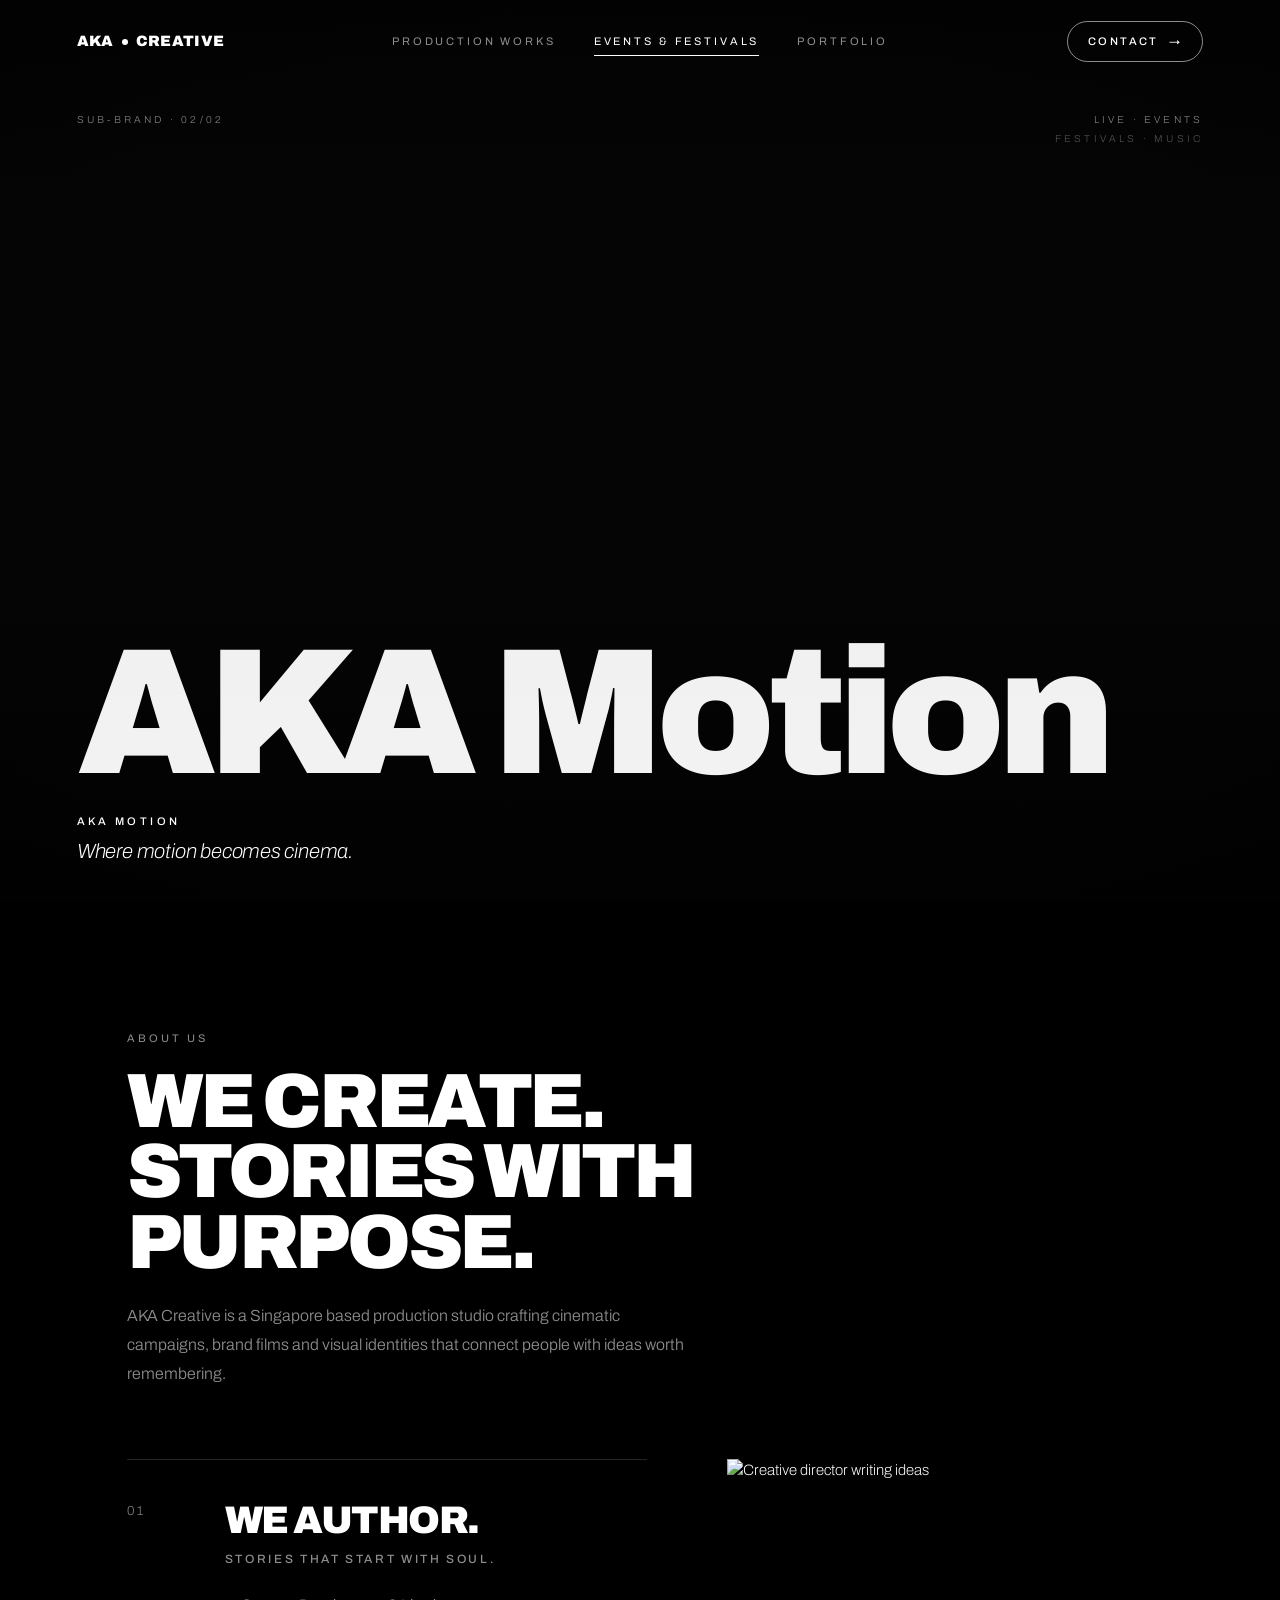
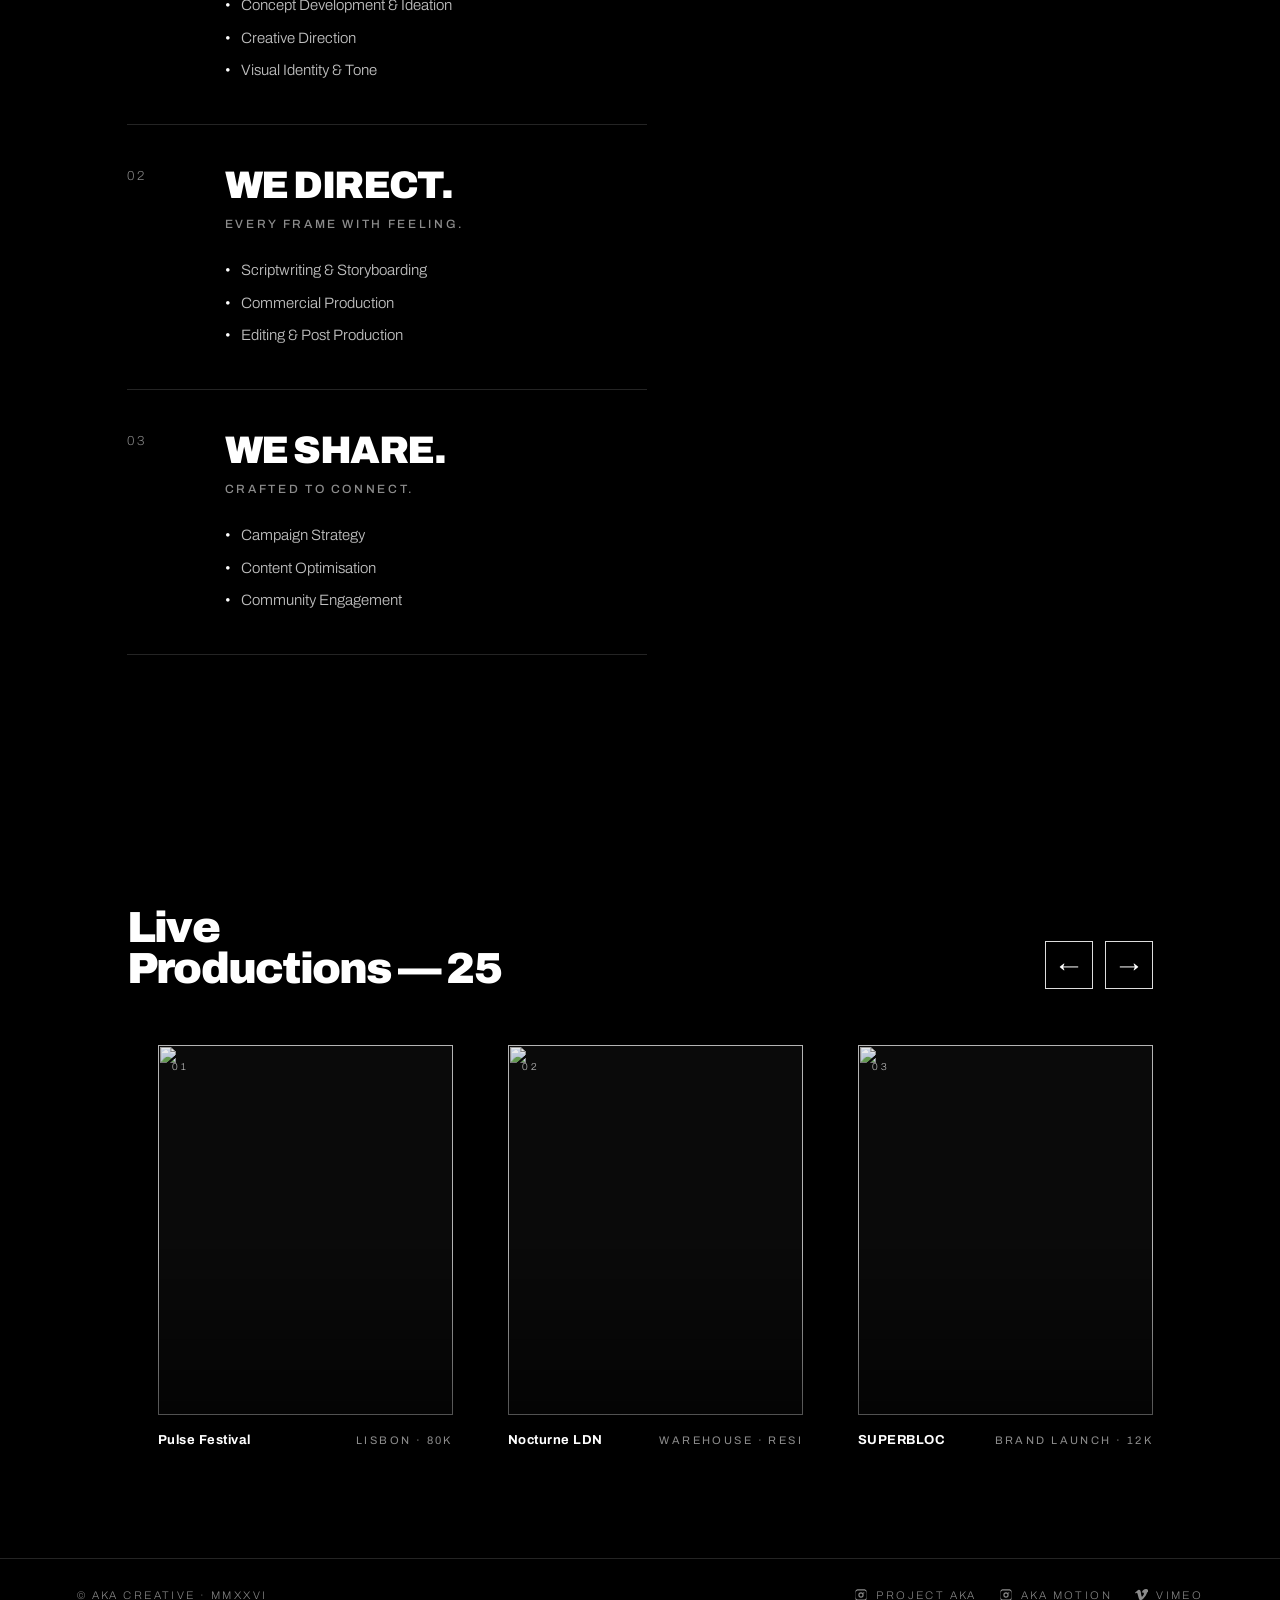
==== aka-motion.html @ 7abdeaeb "Changing layouts of aka motion and project aka" ====
<!doctype html>
<html lang="en">
<head>
<meta charset="utf-8" />
<meta name="viewport" content="width=device-width, initial-scale=1" />
<title>AKA Motion — Events &amp; Festivals</title>
<link rel="preconnect" href="https://fonts.googleapis.com" />
<link rel="preconnect" href="https://fonts.gstatic.com" crossorigin />
<link href="https://fonts.googleapis.com/css2?family=Archivo:ital,wght@0,100;0,200;0,400;0,500;0,700;0,900;1,200;1,900&display=swap" rel="stylesheet" />
<link rel="stylesheet" href="styles.css" />
<script src="https://unpkg.com/embla-carousel/embla-carousel.umd.js"></script>

</head>
<body data-screen-label="03 AKA Motion">

<!-- ============ NAV ============ -->
<header class="nav" id="nav">
  <a class="nav__logo" href="index.html">
    AKA<span class="dot"></span>CREATIVE
  </a>
  <nav class="nav__links">
    <a href="project-aka.html">Production Works</a>
    <a href="aka-motion.html" class="active">Events & Festivals</a>
    <a href="index.html">Portfolio</a>
  </nav>
  <a class="nav__contact" href="contact.html">
    Contact <span class="arr">→</span>
  </a>
</header>

<main>

  <!-- ============ HERO ============ -->
  <section class="hero hero--work" aria-label="AKA Motion">
    <div class="hero__media" style="background-image:url('https://images.unsplash.com/photo-1493225457124-a3eb161ffa5f?auto=format&fit=crop&w=2400&q=80');"></div>
    <div class="hero__vignette"></div>

    <div class="hero__pagename">AKA&nbsp;Motion</div>

    <div class="hero__chrome">
      <div class="hero__top">
        <div class="left"><span>Sub-brand · 02/02</span></div>
        <div class="right">
          <span>Live · Events</span>
          <span style="opacity:.6;margin-top:4px;">Festivals · Music</span>
        </div>
      </div>

      <div class="hero__bottom">
        <div class="hero__caption">
          <span class="label">AKA Motion</span>
          <span class="tagline">Where motion becomes&nbsp;cinema.</span>
        </div>

        <!-- <div class="hero__scroll">
          <span>Index</span>
          <span class="line"></span>
        </div> -->
      </div>
    </div>
  </section>
  <!-- ================ About Section =================-->
 <section class="about" id="about">
    <div class="container">

        <div class="about__header">
            <span class="eyebrow">About Us</span>

            <h2 class="display about__title">
                WE CREATE.<br>
                STORIES WITH PURPOSE.
            </h2>

            <p class="about__intro">
                AKA Creative is a Singapore based production studio crafting
                cinematic campaigns, brand films and visual identities that
                connect people with ideas worth remembering.
            </p>
        </div>

        <div class="about__content">
            <div class="about__services">

                <article class="about__item">
                    <span class="about__number">01</span>

                    <div class="about__text">
                        <h3>WE AUTHOR.</h3>
                        <h4>Stories that start with soul.</h4>

                        <ul>
                            <li>Concept Development & Ideation</li>
                            <li>Creative Direction</li>
                            <li>Visual Identity & Tone</li>
                        </ul>
                    </div>
                </article>

                <article class="about__item">
                    <span class="about__number">02</span>

                    <div class="about__text">
                        <h3>WE DIRECT.</h3>
                        <h4>Every frame with feeling.</h4>

                        <ul>
                            <li>Scriptwriting & Storyboarding</li>
                            <li>Commercial Production</li>
                            <li>Editing & Post Production</li>
                        </ul>
                    </div>
                </article>

                <article class="about__item">
                    <span class="about__number">03</span>

                    <div class="about__text">
                        <h3>WE SHARE.</h3>
                        <h4>Crafted to connect.</h4>

                        <ul>
                            <li>Campaign Strategy</li>
                            <li>Content Optimisation</li>
                            <li>Community Engagement</li>
                        </ul>
                    </div>
                </article>

            </div>

            <div class="about__image">
                <img src="https://encrypted-tbn0.gstatic.com/images?q=tbn:ANd9GcR9e2MVotoMQ85dpNzVSDpomRLKrjHdhQvCOg&s" alt="Creative director writing ideas">
            </div>

        </div>

    </div>
</section>
 <!-- ============ WORK GRID (2 rows × 3) ============ -->
  <section class="work">
  <div class="container">
    <div class="work__head">
      <h2>Live<br />Productions — 25</h2>

      <div class="slider-controls">
        <button class="slider-btn prev" aria-label="Previous">
          ←
        </button>
        <button class="slider-btn next" aria-label="Next">
          →
        </button>
      </div>
    </div>

    <div class="embla">
      <div class="embla__container">

        <!-- Card 01 -->
        <div class="embla__slide">
          <a class="card" href="/index.html">
          <div class="card__media">
            <span class="card__num">01</span>
            <img class="card__img" alt=""
              src="https://images.unsplash.com/photo-1470229722913-7c0e2dbbafd3?auto=format&fit=crop&w=900&q=80" />
          </div>
          <div class="card__meta">
            <span class="card__name">Pulse Festival</span>
            <span class="card__cat">Lisbon · 80k</span>
          </div>
        </a>
        </div>

        <!-- Card 02 -->
        <div class="embla__slide">
          <a class="card" href="/index.html">
          <div class="card__media">
            <span class="card__num">02</span>
            <img class="card__img" alt=""
              src="https://images.unsplash.com/photo-1429962714451-bb934ecdc4ec?auto=format&fit=crop&w=900&q=80" />
          </div>
          <div class="card__meta">
            <span class="card__name">Nocturne LDN</span>
            <span class="card__cat">Warehouse · Resi</span>
          </div>
        </a>
        </div>

        <!-- Card 03 -->
        <div class="embla__slide">
          <a class="card" href="/index.html">
          <div class="card__media">
            <span class="card__num">03</span>
            <img class="card__img" alt=""
              src="https://images.unsplash.com/photo-1506157786151-b8491531f063?auto=format&fit=crop&w=900&q=80" />
          </div>
          <div class="card__meta">
            <span class="card__name">SUPERBLOC</span>
            <span class="card__cat">Brand Launch · 12k</span>
          </div>
        </a>
        </div>

        <!-- Card 04 -->
        <div class="embla__slide">
          <a class="card" href="/index.html">
          <div class="card__media">
            <span class="card__num">04</span>
            <img class="card__img" alt=""
              src="https://images.unsplash.com/photo-1459749411175-04bf5292ceea?auto=format&fit=crop&w=900&q=80" />
          </div>
          <div class="card__meta">
            <span class="card__name">Halcyon Stage</span>
            <span class="card__cat">Tour Design · 14 cities</span>
          </div>
        </a>
        </div>

        <!-- Card 05 -->
        <div class="embla__slide">
          <a class="card" href="/index.html">
          <div class="card__media">
            <span class="card__num">05</span>
            <img class="card__img" alt=""
              src="https://images.unsplash.com/photo-1506157786151-b8491531f063?auto=format&fit=crop&w=900&q=80" />
          </div>
          <div class="card__meta">
            <span class="card__name">Solstice Field</span>
            <span class="card__cat">Festival · Lagos</span>
          </div>
        </a>
        </div>

        <!-- Card 06 -->
        <div class="embla__slide">
          <a class="card" href="/index.html">
          <div class="card__media">
            <span class="card__num">06</span>
            <img class="card__img" alt=""
              src="https://images.unsplash.com/photo-1501386761578-eac5c94b800a?auto=format&fit=crop&w=900&q=80" />
          </div>
          <div class="card__meta">
            <span class="card__name">Echo Chamber</span>
            <span class="card__cat">Installation · Berlin</span>
          </div>
        </a>
        </div>

      </div>
    </div>
  </div>
</section>

</main>

<!-- ============ FOOTER ============ -->
<footer class="footer">
  <span>© AKA Creative · MMXXVI</span>
  <div class="footer__socials">
    <a href="#" aria-label="Project AKA on Instagram">
      <svg viewBox="0 0 24 24" aria-hidden="true"><path d="M12 2.2c3.2 0 3.6 0 4.85.07 1.17.05 1.8.25 2.23.41.56.22.96.48 1.38.9.42.42.68.82.9 1.38.16.43.36 1.06.41 2.23.06 1.25.07 1.62.07 4.84s0 3.59-.07 4.84c-.05 1.17-.25 1.8-.41 2.23-.22.56-.48.96-.9 1.38-.42.42-.82.68-1.38.9-.43.16-1.06.36-2.23.41-1.25.06-1.62.07-4.85.07s-3.6 0-4.85-.07c-1.17-.05-1.8-.25-2.23-.41a3.7 3.7 0 0 1-1.38-.9 3.7 3.7 0 0 1-.9-1.38c-.16-.43-.36-1.06-.41-2.23C2.2 15.6 2.2 15.22 2.2 12s0-3.59.07-4.84c.05-1.17.25-1.8.41-2.23.22-.56.48-.96.9-1.38.42-.42.82-.68 1.38-.9.43-.16 1.06-.36 2.23-.41C8.4 2.2 8.78 2.2 12 2.2Zm0 1.95c-3.16 0-3.53 0-4.77.07-1.07.05-1.65.23-2.04.38-.51.2-.88.44-1.27.83-.39.39-.63.76-.83 1.27-.15.39-.33.97-.38 2.04C2.65 9.97 2.65 10.34 2.65 12s0 2.03.07 3.26c.05 1.07.23 1.65.38 2.04.2.51.44.88.83 1.27.39.39.76.63 1.27.83.39.15.97.33 2.04.38 1.24.07 1.61.07 4.77.07s3.53 0 4.77-.07c1.07-.05 1.65-.23 2.04-.38.51-.2.88-.44 1.27-.83.39-.39.63-.76.83-1.27.15-.39.33-.97.38-2.04.07-1.23.07-1.6.07-3.26s0-2.03-.07-3.26c-.05-1.07-.23-1.65-.38-2.04a3.4 3.4 0 0 0-.83-1.27 3.4 3.4 0 0 0-1.27-.83c-.39-.15-.97-.33-2.04-.38-1.24-.07-1.61-.07-4.77-.07Zm0 3.32a4.53 4.53 0 1 1 0 9.06 4.53 4.53 0 0 1 0-9.06Zm0 1.95a2.58 2.58 0 1 0 0 5.16 2.58 2.58 0 0 0 0-5.16Zm4.75-2.21a1.06 1.06 0 1 1 0 2.12 1.06 1.06 0 0 1 0-2.12Z"/></svg>
      Project&nbsp;AKA
    </a>
    <a href="#" aria-label="AKA Motion on Instagram">
      <svg viewBox="0 0 24 24" aria-hidden="true"><path d="M12 2.2c3.2 0 3.6 0 4.85.07 1.17.05 1.8.25 2.23.41.56.22.96.48 1.38.9.42.42.68.82.9 1.38.16.43.36 1.06.41 2.23.06 1.25.07 1.62.07 4.84s0 3.59-.07 4.84c-.05 1.17-.25 1.8-.41 2.23-.22.56-.48.96-.9 1.38-.42.42-.82.68-1.38.9-.43.16-1.06.36-2.23.41-1.25.06-1.62.07-4.85.07s-3.6 0-4.85-.07c-1.17-.05-1.8-.25-2.23-.41a3.7 3.7 0 0 1-1.38-.9 3.7 3.7 0 0 1-.9-1.38c-.16-.43-.36-1.06-.41-2.23C2.2 15.6 2.2 15.22 2.2 12s0-3.59.07-4.84c.05-1.17.25-1.8.41-2.23.22-.56.48-.96.9-1.38.42-.42.82-.68 1.38-.9.43-.16 1.06-.36 2.23-.41C8.4 2.2 8.78 2.2 12 2.2Zm0 1.95c-3.16 0-3.53 0-4.77.07-1.07.05-1.65.23-2.04.38-.51.2-.88.44-1.27.83-.39.39-.63.76-.83 1.27-.15.39-.33.97-.38 2.04C2.65 9.97 2.65 10.34 2.65 12s0 2.03.07 3.26c.05 1.07.23 1.65.38 2.04.2.51.44.88.83 1.27.39.39.76.63 1.27.83.39.15.97.33 2.04.38 1.24.07 1.61.07 4.77.07s3.53 0 4.77-.07c1.07-.05 1.65-.23 2.04-.38.51-.2.88-.44 1.27-.83.39-.39.63-.76.83-1.27.15-.39.33-.97.38-2.04.07-1.23.07-1.6.07-3.26s0-2.03-.07-3.26c-.05-1.07-.23-1.65-.38-2.04a3.4 3.4 0 0 0-.83-1.27 3.4 3.4 0 0 0-1.27-.83c-.39-.15-.97-.33-2.04-.38-1.24-.07-1.61-.07-4.77-.07Zm0 3.32a4.53 4.53 0 1 1 0 9.06 4.53 4.53 0 0 1 0-9.06Zm0 1.95a2.58 2.58 0 1 0 0 5.16 2.58 2.58 0 0 0 0-5.16Zm4.75-2.21a1.06 1.06 0 1 1 0 2.12 1.06 1.06 0 0 1 0-2.12Z"/></svg>
      AKA&nbsp;Motion
    </a>
    <a href="#" aria-label="Vimeo">
      <svg viewBox="0 0 24 24" aria-hidden="true"><path d="M22.4 7.1c-.1 2-1.5 4.8-4.2 8.3-2.8 3.7-5.2 5.5-7.1 5.5-1.2 0-2.2-1.1-3-3.3l-1.6-6c-.6-2.2-1.2-3.3-1.9-3.3-.2 0-.7.3-1.7 1L1.9 7.9c1.1-.9 2.1-1.9 3.2-2.8 1.4-1.2 2.5-1.8 3.2-1.9 1.7-.2 2.8 1 3.3 3.6.5 2.7.8 4.5.9 5.1.4 2 .9 3 1.4 3 .4 0 1-.6 1.7-1.9.8-1.3 1.2-2.3 1.3-2.9.2-1.5-.4-2.3-1.7-2.3-.6 0-1.3.1-1.9.4 1.3-4.3 3.8-6.4 7.5-6.3 2.7.1 4 1.9 3.8 5.2Z"/></svg>
      Vimeo
    </a>
  </div>
</footer>

<script>
  (function () {
    const nav = document.getElementById('nav');
    const onScroll = () => {
      if (window.scrollY > 20) nav.classList.add('scrolled');
      else nav.classList.remove('scrolled');
    };
    onScroll();
    window.addEventListener('scroll', onScroll, { passive: true });
  })();
</script>

<script>
document.addEventListener("DOMContentLoaded", () => {
  const emblaNode = document.querySelector(".embla");

  const embla = EmblaCarousel(emblaNode, {
    loop: true,
    align: "start",
    slidesToScroll: 1
  });

  document
    .querySelector(".next")
    .addEventListener("click", () => embla.scrollNext());

  document
    .querySelector(".prev")
    .addEventListener("click", () => embla.scrollPrev());
});
</script>
</body>
</html>
---- styles.css ----
/* ----------------------------------------------------------
   AKA Creative — shared styles
   Pure black canvas, white type. Editorial heavy display +
   thin body. No other colours.
---------------------------------------------------------- */

:root {
  --bg: #000;
  --fg: #fff;
  --muted: rgba(255, 255, 255, 0.55);
  --faint: rgba(255, 255, 255, 0.32);
  --line: rgba(255, 255, 255, 0.14);
  --nav-h: 84px;
  --container: 1180px;
  --gutter: clamp(28px, 6vw, 96px);

  /* Type */
  --ff-display: "Archivo", "Helvetica Neue", Arial, sans-serif;
  --ff-body: "Archivo", "Helvetica Neue", Arial, sans-serif;
}

* { box-sizing: border-box; margin: 0; padding: 0; }
html, body { background: var(--bg); color: var(--fg); }
html { scroll-behavior: smooth; }
body {
  font-family: var(--ff-body);
  font-weight: 200;
  font-size: 15px;
  line-height: 1.5;
  -webkit-font-smoothing: antialiased;
  -moz-osx-font-smoothing: grayscale;
  text-rendering: optimizeLegibility;
  overflow-x: hidden;
}
img, video { display: block; max-width: 100%; }
a { color: inherit; text-decoration: none; }
button { font: inherit; color: inherit; background: none; border: 0; cursor: pointer; }

::selection { background: #fff; color: #000; }

/* ---------- Reusable type ---------- */
.display {
  font-family: var(--ff-display);
  font-weight: 900;
  letter-spacing: -0.045em;
  line-height: 0.92;
}
.eyebrow {
  font-size: 11px;
  letter-spacing: 0.28em;
  text-transform: uppercase;
  font-weight: 400;
  color: var(--muted);
}
.tag {
  font-size: 10px;
  letter-spacing: 0.32em;
  text-transform: uppercase;
  font-weight: 500;
}

/* ---------- Nav ---------- */
.nav {
  position: fixed;
  top: 0; left: 0; right: 0;
  z-index: 100;
  height: var(--nav-h);
  display: grid;
  grid-template-columns: 1fr auto 1fr;
  align-items: center;
  padding: 0 var(--gutter);
  transition: background .35s ease, backdrop-filter .35s ease, border-color .35s ease;
  border-bottom: 1px solid transparent;
}
.nav.scrolled {
  background: rgba(0, 0, 0, 0.72);
  backdrop-filter: blur(18px) saturate(140%);
  -webkit-backdrop-filter: blur(18px) saturate(140%);
  border-bottom-color: var(--line);
}

.nav__logo {
  font-family: var(--ff-display);
  font-weight: 900;
  letter-spacing: 0.02em;
  text-transform: uppercase;
  font-size: 15px;
  display: inline-flex;
  align-items: baseline;
  gap: 8px;
}
.nav__logo .dot {
  width: 6px; height: 6px; background: #fff; border-radius: 50%;
  display: inline-block; transform: translateY(-1px);
}

.nav__links {
  justify-self: center;
  display: flex;
  gap: 38px;
  font-size: 11px;
  letter-spacing: 0.26em;
  text-transform: uppercase;
  font-weight: 400;
}
.nav__links a {
  position: relative;
  color: var(--muted);
  transition: color .25s ease;
  padding: 6px 0;
}
.nav__links a:hover { color: #fff; }
.nav__links a.active { color: #fff; }
.nav__links a.active::after {
  content: "";
  position: absolute;
  left: 0; right: 0; bottom: 0;
  height: 1px; background: #fff;
}

.nav__contact {
  justify-self: end;
  display: inline-flex;
  align-items: center;
  gap: 10px;
  padding: 11px 20px;
  border-radius: 999px;
  border: 1px solid rgba(255, 255, 255, 0.55);
  font-size: 11px;
  letter-spacing: 0.22em;
  text-transform: uppercase;
  font-weight: 500;
  transition: background .3s ease, color .3s ease, border-color .3s ease;
}
.nav__contact:hover {
  background: #fff; color: #000; border-color: #fff;
}
.nav.scrolled .nav__contact {
  background: #fff;
  color: #000;
  border-color: #fff;
}
.nav__contact .arr {
  display: inline-block;
  transition: transform .3s ease;
}
.nav__contact:hover .arr { transform: translateX(2px); }

/* ---------- Layout ---------- */
.container {
  max-width: var(--container);
  margin: 0 auto;
  padding: 0 var(--gutter);
}

main { display: block; }

/* ---------- Hero (home) ---------- */
.hero {
  position: relative;
  height: 100vh;
  min-height: 640px;
  overflow: hidden;
  background: #050505;
}
.hero__media,
.hero__video {
  position: absolute;
  inset: 0;
  width: 100%;
  height: 100%;
  object-fit: cover;
}
.hero__media {
  background-size: cover;
  background-position: center;
  filter: grayscale(45%) contrast(1.05) brightness(0.78);
  animation: kenburns 22s ease-in-out infinite alternate;
}
@keyframes kenburns {
  from { transform: scale(1.02) translate(0, 0); }
  to   { transform: scale(1.14) translate(-1.5%, 1%); }
}
.hero__vignette {
  position: absolute; inset: 0;
  background:
    radial-gradient(120% 80% at 50% 50%, transparent 40%, rgba(0,0,0,0.55) 100%),
    linear-gradient(180deg, rgba(0,0,0,0.45) 0%, transparent 25%, transparent 60%, rgba(0,0,0,0.7) 100%);
  pointer-events: none;
}
.hero__chrome {
  position: absolute; inset: 0;
  display: grid;
  grid-template-rows: 1fr auto;
  padding: calc(var(--nav-h) + 28px) var(--gutter) 36px;
}
.hero__top {
  display: flex;
  justify-content: space-between;
  align-items: flex-start;
  font-size: 10px;
  letter-spacing: 0.32em;
  text-transform: uppercase;
  color: var(--muted);
}
.hero__top .right { text-align: right; }
.hero__top .right span { display: block; }

.hero__bottom {
  display: grid;
  grid-template-columns: 1fr auto 1fr;
  align-items: end;
  gap: 24px;
}
.hero__caption {
  font-size: 11px;
  letter-spacing: 0.3em;
  text-transform: uppercase;
  color: var(--muted);
}
.hero__caption .label { display: block; color: #fff; margin-bottom: 6px; font-weight: 500; letter-spacing: 0.32em; }

.hero__scroll {
  justify-self: center;
  display: inline-flex; flex-direction: column; align-items: center; gap: 14px;
  font-size: 10px; letter-spacing: 0.36em; text-transform: uppercase; color: var(--muted);
}
.hero__scroll .line {
  width: 1px; height: 56px;
  background: linear-gradient(180deg, rgba(255,255,255,0.6), rgba(255,255,255,0));
  animation: scrolltick 2.6s ease-in-out infinite;
  transform-origin: top;
}
@keyframes scrolltick {
  0%, 100% { transform: scaleY(1); opacity: 0.4; }
  50% { transform: scaleY(1.3); opacity: 1; }
}

.hero__reel {
  justify-self: end;
  text-align: right;
  font-size: 10px; letter-spacing: 0.32em; text-transform: uppercase;
}
.hero__reel .time { display: block; color: var(--muted); margin-top: 4px; }

/* Hero variant: work pages */
.hero--work .hero__chrome { grid-template-rows: 1fr auto; }
.hero--work .hero__bottom {
  grid-template-columns: 1fr auto;
}
.hero--work .hero__caption .tagline {
  display: block;
  font-family: var(--ff-display);
  font-weight: 200;
  font-style: italic;
  letter-spacing: -0.01em;
  text-transform: none;
  color: #fff;
  font-size: clamp(18px, 1.6vw, 22px);
  margin-top: 10px;
  line-height: 1.2;
  max-width: 28ch;
}

/* Gigantic page-name strip on work hero */
.hero__pagename {
  position: absolute;
  left: var(--gutter);
  right: var(--gutter);
  bottom: 110px;
  font-family: var(--ff-display);
  font-weight: 900;
  font-size: clamp(72px, 14vw, 220px);
  line-height: 0.85;
  letter-spacing: -0.05em;
  pointer-events: none;
  mix-blend-mode: difference;
  color: #fff;
  opacity: 0.96;
}

/* ---------- Work grid (3-col centred) ---------- */
.work {
  padding: clamp(80px, 14vh, 160px) 0 clamp(80px, 12vh, 140px);
}
.work__head {
  display: flex;
  justify-content: space-between;
  align-items: flex-end;
  margin-bottom: 56px;
  gap: 24px;
}
.work__head h2 {
  font-family: var(--ff-display);
  font-weight: 900;
  letter-spacing: -0.04em;
  font-size: clamp(28px, 3.4vw, 44px);
  line-height: 0.95;
}
.work__head .meta { color: var(--muted); font-size: 11px; letter-spacing: 0.3em; text-transform: uppercase; }

.grid-3 {
  display: grid;
  grid-template-columns: repeat(3, 1fr);
  gap: 18px;
}
.grid-3.rows-2 { row-gap: 56px; }

.card {
  position: relative;
  display: block;
  overflow: hidden;
  cursor: pointer;
}
.card__media {
  position: relative;
  width: 100%;
  aspect-ratio: 4 / 5;
  overflow: hidden;
  background: #0a0a0a;
}
.card__img {
  position: absolute; inset: 0;
  width: 100%; height: 100%;
  object-fit: cover;
  filter: grayscale(35%) contrast(1.05) brightness(0.92);
  transition: transform .9s cubic-bezier(.2,.7,.2,1), filter .6s ease;
}
.card:hover .card__img {
  transform: scale(1.045);
  filter: grayscale(0%) contrast(1.08) brightness(1);
}
.card__media::after {
  content: "";
  position: absolute; inset: 0;
  background: linear-gradient(180deg, transparent 55%, rgba(0,0,0,0.55) 100%);
  pointer-events: none;
}
.card__meta {
  display: flex;
  justify-content: space-between;
  align-items: baseline;
  padding-top: 16px;
  font-size: 11px;
  letter-spacing: 0.22em;
  text-transform: uppercase;
}
.card__name {
  font-family: var(--ff-display);
  font-weight: 700;
  font-size: 13px;
  letter-spacing: 0.04em;
  text-transform: none;
}
.card__cat { color: var(--muted); font-weight: 400; }
.card__num {
  position: absolute;
  top: 14px; left: 14px;
  font-size: 10px; letter-spacing: 0.3em;
  color: #fff;
  mix-blend-mode: difference;
  opacity: 0.85;
}

/* ---------- Footer ---------- */
.footer {
  border-top: 1px solid var(--line);
  padding: 28px var(--gutter);
  display: flex;
  justify-content: space-between;
  align-items: center;
  font-size: 11px;
  letter-spacing: 0.22em;
  text-transform: uppercase;
  color: var(--muted);
}
.footer__socials {
  display: flex;
  gap: 22px;
  align-items: center;
}
.footer__socials a {
  display: inline-flex;
  align-items: center;
  gap: 8px;
  color: var(--muted);
  transition: color .25s ease;
}
.footer__socials a:hover { color: #fff; }
.footer__socials svg { width: 14px; height: 14px; fill: currentColor; }

/* ---------- Contact page ---------- */
.contact {
  min-height: 100vh;
  display: grid;
  grid-template-rows: 1fr auto;
  padding-top: var(--nav-h);
}
.contact__inner {
  display: grid;
  align-content: center;
  padding: clamp(60px, 10vh, 120px) var(--gutter) clamp(40px, 8vh, 100px);
  max-width: 1400px;
  margin: 0 auto;
  width: 100%;
}
.contact__eyebrow {
  font-size: 11px;
  letter-spacing: 0.32em;
  text-transform: uppercase;
  color: var(--muted);
  margin-bottom: 40px;
}
.contact__heading {
  font-family: var(--ff-display);
  font-weight: 900;
  letter-spacing: -0.05em;
  line-height: 0.86;
  font-size: clamp(64px, 11vw, 200px);
  margin-bottom: clamp(56px, 9vh, 100px);
}
.contact__heading em {
  font-style: italic;
  font-weight: 200;
}
.contact__grid {
  display: grid;
  grid-template-columns: 1.1fr 1fr;
  gap: clamp(48px, 8vw, 120px);
  align-items: end;
}
.contact__list { display: grid; gap: 28px; }
.contact__row {
  display: grid;
  grid-template-columns: 140px 1fr;
  gap: 20px;
  padding-bottom: 22px;
  border-bottom: 1px solid var(--line);
  align-items: baseline;
}
.contact__row .k {
  font-size: 11px;
  letter-spacing: 0.32em;
  text-transform: uppercase;
  color: var(--muted);
}
.contact__row .v {
  font-family: var(--ff-display);
  font-weight: 700;
  font-size: clamp(20px, 2vw, 28px);
  letter-spacing: -0.01em;
  display: inline-flex;
  align-items: center;
  gap: 14px;
  transition: color .25s ease;
}
.contact__row .v .sub {
  font-family: var(--ff-body);
  font-weight: 300;
  font-size: 11px;
  letter-spacing: 0.26em;
  text-transform: uppercase;
  color: var(--muted);
}
a.contact__row { transition: opacity .25s ease; }
a.contact__row:hover { opacity: 1; }
a.contact__row:hover .v { color: #fff; }

.cta {
  display: inline-flex;
  align-items: center;
  justify-content: space-between;
  gap: 28px;
  padding: 28px 36px;
  border-radius: 999px;
  background: #fff;
  color: #000;
  font-family: var(--ff-display);
  font-weight: 900;
  font-size: clamp(20px, 2.2vw, 30px);
  letter-spacing: -0.02em;
  transition: transform .35s cubic-bezier(.2,.7,.2,1), background .3s ease, color .3s ease;
  min-width: 320px;
}
.cta:hover {
  transform: translateY(-2px);
}
.cta .arr {
  display: inline-flex; align-items: center; justify-content: center;
  width: 52px; height: 52px;
  border-radius: 50%;
  background: #000; color: #fff;
  transition: transform .35s cubic-bezier(.2,.7,.2,1);
}
.cta:hover .arr { transform: rotate(-45deg); }

.contact__foot {
  display: flex;
  justify-content: space-between;
  align-items: center;
  padding: 28px var(--gutter);
  border-top: 1px solid var(--line);
  font-size: 11px;
  letter-spacing: 0.28em;
  text-transform: uppercase;
  color: var(--muted);
}

.slider {
  overflow: hidden;
  width: 100%;
}

.slider-track {
  display: flex;
  gap: 24px;
  transition: transform 0.45s ease;
}

.slider-track .card {
  flex: 0 0 calc((100% - 48px) / 3);
}

.slider-controls {
  display: flex;
  gap: 12px;
  align-items: center;
}

.slider-btn {
  width: 48px;
  height: 48px;
  border: 1px solid #ddd;
  background: black;
  cursor: pointer;
  font-size: 20px;
  transition: 0.2s;
}

.slider-btn:hover {
  background: #111;
  color: #fff;
}

.embla {
  overflow: hidden;
  width: 100%;

}

.embla__container {
  display: flex;
  gap: 24px;
}

.embla__slide {
  flex: 0 0 calc((100% - 48px) / 3);
  min-width: 0;
  padding-left: 3%;
  
}
/* ---------------- ABOUT ---------------- */

.about{
    padding: clamp(100px,14vh,170px) 0;
}

.about__header{
    max-width:700px;
    margin-bottom:70px;
}

.about__title{
    font-size:clamp(48px,6vw,92px);
    margin:18px 0 24px;
}

.about__intro{
    max-width:560px;
    color:var(--muted);
    font-size:16px;
    line-height:1.8;
    font-weight:300;
}

.about__content{
    display:grid;
    grid-template-columns:1.1fr .9fr;
    gap:80px;
    align-items:start;
}

.about__services{
    display:flex;
    flex-direction:column;
}

.about__item{
    display:grid;
    grid-template-columns:70px 1fr;
    gap:28px;
    padding:42px 0;
    border-top:1px solid var(--line);
}

.about__item:last-child{
    border-bottom:1px solid var(--line);
}

.about__number{
    font-size:13px;
    letter-spacing:.22em;
    color:var(--muted);
    text-transform:uppercase;
}

.about__text h3{
    font-family:var(--ff-display);
    font-weight:900;
    letter-spacing:-.04em;
    font-size:clamp(34px,3vw,52px);
    line-height:.95;
    margin-bottom:12px;
}

.about__text h4{
    font-size:12px;
    text-transform:uppercase;
    letter-spacing:.22em;
    color:var(--muted);
    margin-bottom:26px;
    font-weight:500;
}

.about__text ul{
    list-style:none;
    display:grid;
    gap:10px;
}

.about__text li{
    color:rgba(255,255,255,.75);
    font-size:15px;
    font-weight:300;
    position:relative;
    padding-left:16px;
}

.about__text li::before{
    content:"•";
    position:absolute;
    left:0;
    color:#fff;
}

.about__image{
    position:sticky;
    top:120px;
    overflow:hidden;
}

.about__image img{
    width:100%;
    aspect-ratio:4/5;
    object-fit:cover;
    filter:grayscale(.25) contrast(1.05);
    transition:transform .8s ease;
}

.about__image:hover img{
    transform:scale(1.04);
}

@media(max-width:900px){

    .about__content{
        grid-template-columns:1fr;
        gap:60px;
    }

    .about__image{
        position:relative;
        top:auto;
        order:-1;
    }

    .about__item{
        grid-template-columns:50px 1fr;
        gap:18px;
    }

    .about__text h3{
        font-size:38px;
    }

}

/* Responsive */

@media (max-width: 900px) {
  .embla__slide {
    flex: 0 0 calc((100% - 24px) / 2);
  }
}

@media (max-width: 640px) {
  .embla__slide {
    flex: 0 0 100%;
  }
}
/* ---------- Responsive ---------- */
@media (max-width: 900px) {
  :root { --nav-h: 64px; }
  .nav { grid-template-columns: 1fr auto; }
  .nav__links { display: none; }
  .grid-3 { grid-template-columns: 1fr; }
  .hero__bottom { grid-template-columns: 1fr; gap: 32px; }
  .hero__scroll { justify-self: start; }
  .hero__reel { justify-self: start; text-align: left; }
  .contact__grid { grid-template-columns: 1fr; }
  .cta { width: 100%; min-width: 0; }
  .contact__row { grid-template-columns: 100px 1fr; }
  .work__head { flex-direction: column; align-items: flex-start; gap: 12px; }
  .hero__pagename { font-size: clamp(56px, 18vw, 96px); bottom: 160px; }
}
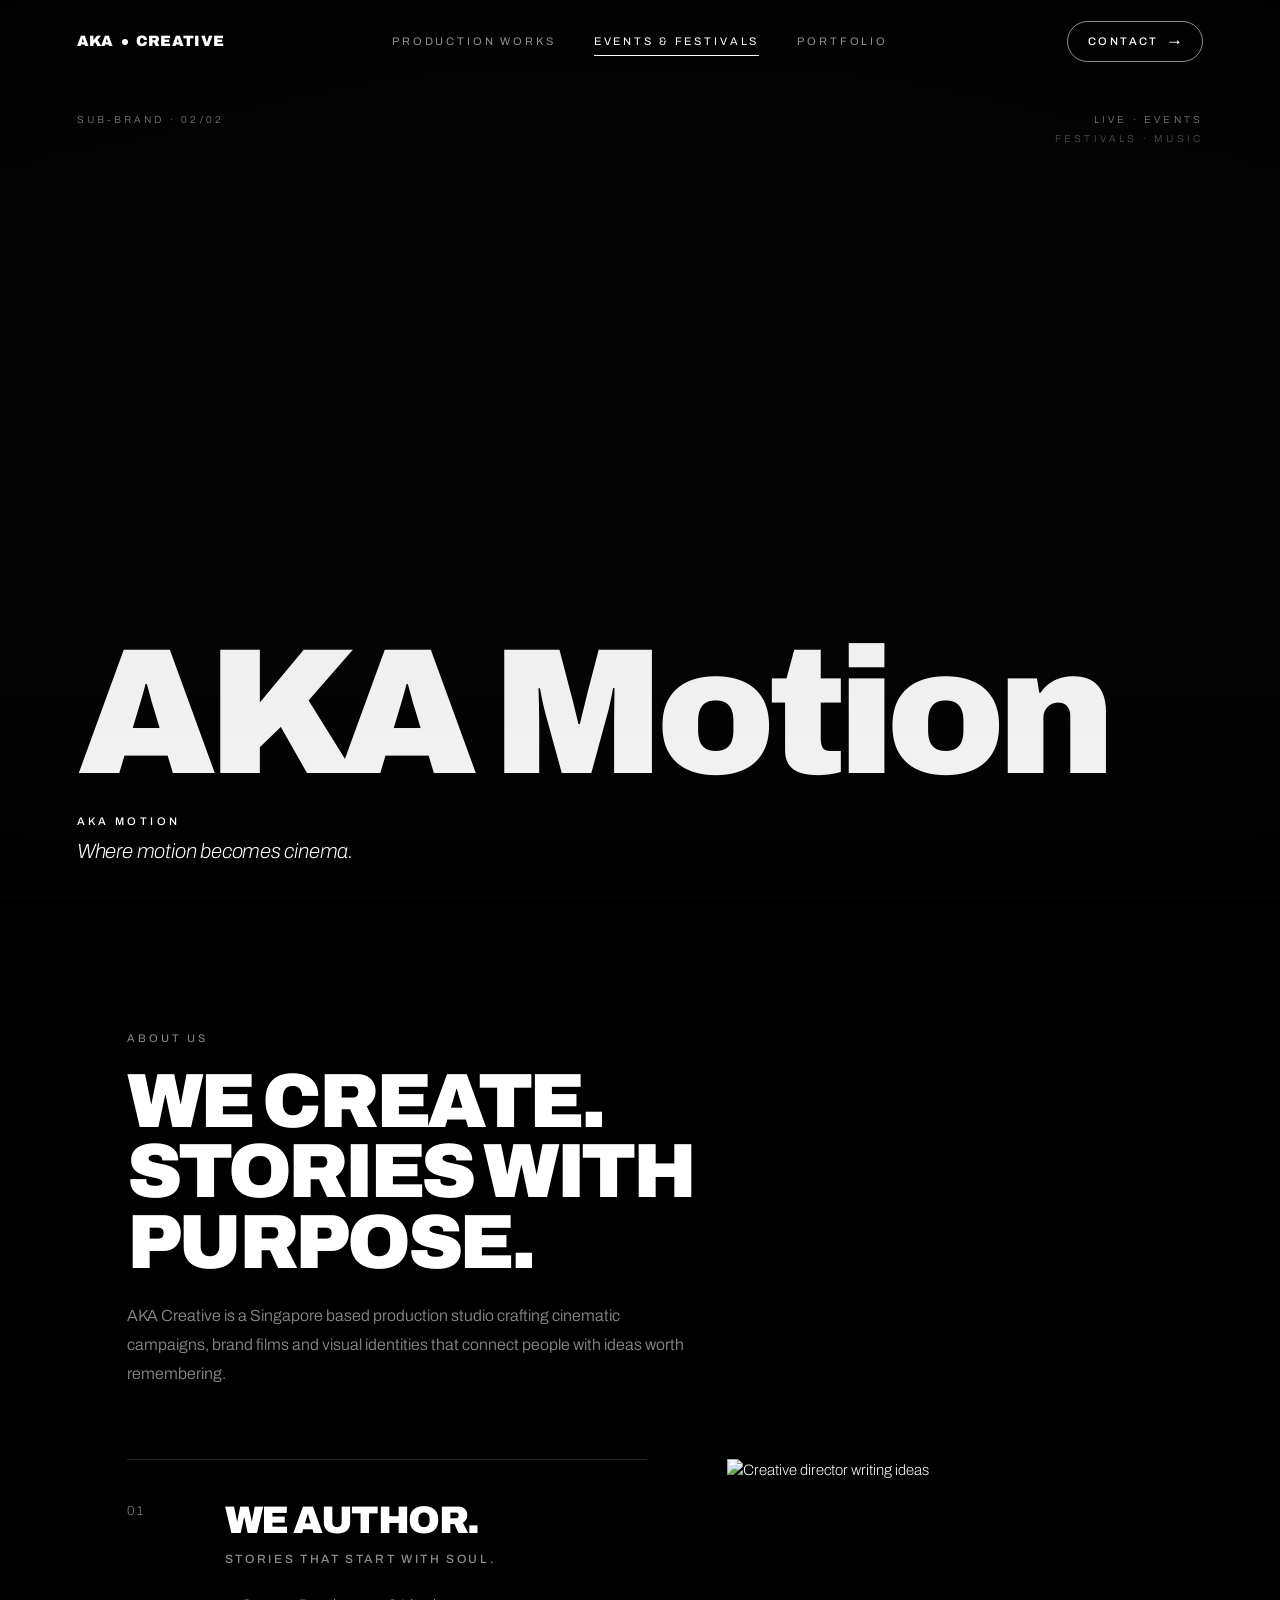
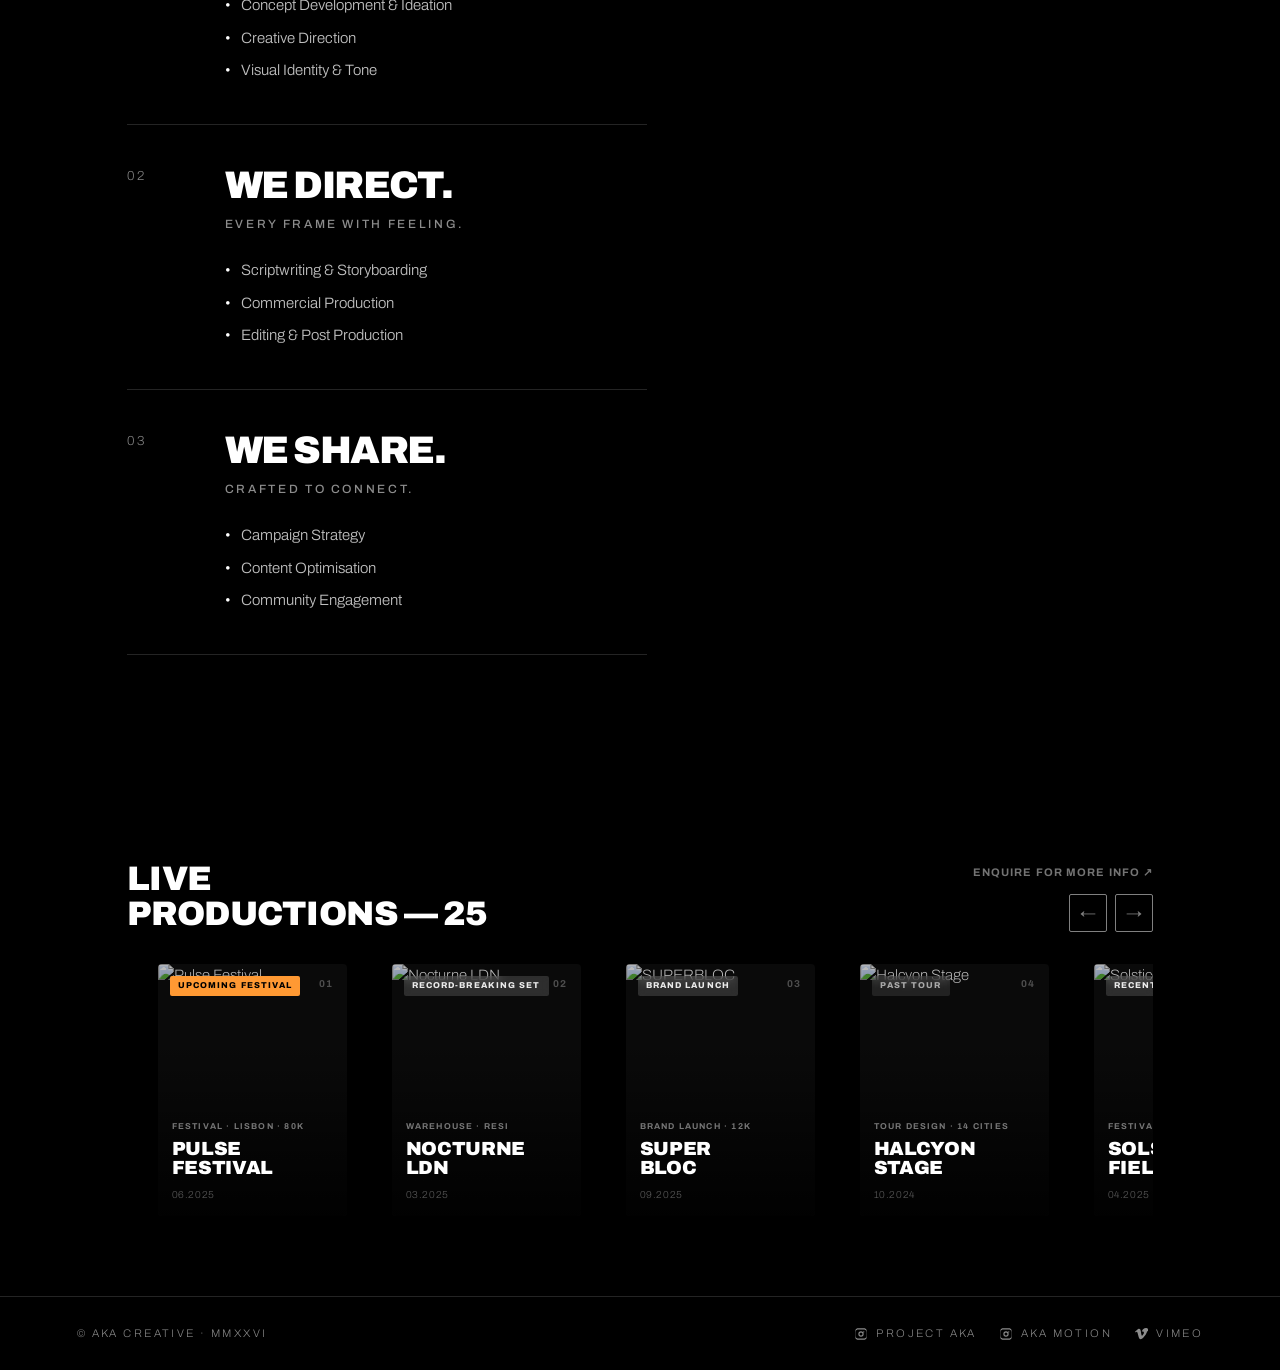
==== commit e9e8ebed: "Animation effect and portfolio page" ====
--- a/aka-motion.html
+++ b/aka-motion.html
@@ -1,306 +1,620 @@
 <!doctype html>
 <html lang="en">
+
 <head>
-<meta charset="utf-8" />
-<meta name="viewport" content="width=device-width, initial-scale=1" />
-<title>AKA Motion — Events &amp; Festivals</title>
-<link rel="preconnect" href="https://fonts.googleapis.com" />
-<link rel="preconnect" href="https://fonts.gstatic.com" crossorigin />
-<link href="https://fonts.googleapis.com/css2?family=Archivo:ital,wght@0,100;0,200;0,400;0,500;0,700;0,900;1,200;1,900&display=swap" rel="stylesheet" />
-<link rel="stylesheet" href="styles.css" />
-<script src="https://unpkg.com/embla-carousel/embla-carousel.umd.js"></script>
-
+  <meta charset="utf-8" />
+  <meta name="viewport" content="width=device-width, initial-scale=1" />
+  <title>AKA Motion — Events &amp; Festivals</title>
+  <link rel="preconnect" href="https://fonts.googleapis.com" />
+  <link rel="preconnect" href="https://fonts.gstatic.com" crossorigin />
+  <link
+    href="https://fonts.googleapis.com/css2?family=Archivo:ital,wght@0,100;0,200;0,400;0,500;0,700;0,900;1,200;1,900&display=swap"
+    rel="stylesheet" />
+  <link rel="stylesheet" href="styles.css" />
+  <script src="https://unpkg.com/embla-carousel/embla-carousel.umd.js"></script>
+  <script src="https://cdnjs.cloudflare.com/ajax/libs/gsap/3.12.5/gsap.min.js"></script>
+
+  <style>
+    #aka-pagename {
+      --clip-pos: -400px -400px;
+      --mask-pos: -400px -400px;
+      position: relative;
+      display: inline-block;
+    }
+
+    .hero__pagename {
+      position: absolute !important;
+      left: var(--gutter) !important;
+      right: var(--gutter) !important;
+      bottom: 110px !important;
+      top: auto !important;
+      transform: none !important;
+      z-index: 5;
+    }
+
+    .pagename__fills,
+    .pagename__masks {
+      font: inherit;
+      white-space: nowrap;
+    }
+
+    .pagename__masks {
+      position: absolute;
+      inset: 0;
+      clip-path: circle(180px at var(--clip-pos));
+      -webkit-mask-image: radial-gradient(circle,
+          rgba(255, 255, 255, 1) 0%,
+          rgba(255, 255, 255, 0) 66%);
+      -webkit-mask-size: 360px 360px;
+      -webkit-mask-repeat: no-repeat;
+      -webkit-mask-position: var(--mask-pos);
+
+      /* Standard */
+      mask-image: radial-gradient(circle,
+          rgba(255, 255, 255, 1) 0%,
+          rgba(255, 255, 255, 0) 66%);
+      mask-size: 360px 360px;
+      mask-repeat: no-repeat;
+      mask-position: var(--mask-pos);
+    }
+
+    .pagename__masks span {
+      display: inline-block;
+      background-image: url(assets/images/aka_motion.png);
+      background-position: center;
+      -webkit-background-clip: text;
+      background-clip: text;
+      -webkit-text-fill-color: transparent;
+      color: transparent;
+    }
+
+    /* Poster Carousel */
+    .work {
+      padding: 5rem 0;
+    }
+
+    .work__head {
+      display: flex;
+      justify-content: space-between;
+      align-items: flex-end;
+      margin-bottom: 2rem;
+    }
+
+    .work__head h2 {
+      font-size: clamp(24px, 3vw, 34px);
+      font-weight: 900;
+      text-transform: uppercase;
+      letter-spacing: -0.5px;
+      line-height: 1.05;
+      margin: 0;
+    }
+
+    .work__head-right {
+      display: flex;
+      flex-direction: column;
+      align-items: flex-end;
+      gap: 14px;
+    }
+
+    .work__enquire {
+      font-size: 11px;
+      font-weight: 700;
+      letter-spacing: 0.1em;
+      text-transform: uppercase;
+      text-decoration: none;
+      opacity: 0.45;
+      display: flex;
+      align-items: center;
+      gap: 4px;
+      transition: opacity 0.2s;
+    }
+
+    .work__enquire:hover {
+      opacity: 1;
+    }
+
+    .slider-controls {
+      display: flex;
+      gap: 8px;
+    }
+
+    .slider-btn {
+      width: 38px;
+      height: 38px;
+      border: 1px solid currentColor;
+      background: transparent;
+      cursor: pointer;
+      font-size: 16px;
+      display: flex;
+      align-items: center;
+      justify-content: center;
+      border-radius: 2px;
+      opacity: 0.5;
+      transition: opacity 0.2s;
+    }
+
+    .slider-btn:hover {
+      opacity: 1;
+    }
+
+    .embla {
+      overflow: hidden;
+    }
+
+    .embla__container {
+      display: flex;
+      gap: 14px;
+    }
+
+    /* Poster Card */
+    .embla__slide {
+      flex: 0 0 220px;
+      min-width: 0;
+    }
+
+    .poster-card {
+      position: relative;
+      display: block;
+      border-radius: 4px;
+      overflow: hidden;
+      aspect-ratio: 3 / 4;
+      background: #0a0a0a;
+      text-decoration: none;
+      color: inherit;
+    }
+
+    .poster-card__img {
+      width: 100%;
+      height: 100%;
+      object-fit: cover;
+      display: block;
+      opacity: 0.72;
+      transition: opacity 0.4s ease, transform 0.5s ease;
+    }
+
+    .poster-card:hover .poster-card__img {
+      opacity: 0.5;
+      transform: scale(1.04);
+    }
+
+    /* Gradient overlay */
+    .poster-card__overlay {
+      position: absolute;
+      inset: 0;
+      background: linear-gradient(to top,
+          rgba(0, 0, 0, 0.88) 0%,
+          rgba(0, 0, 0, 0.3) 45%,
+          transparent 70%);
+      z-index: 1;
+    }
+
+    /* Badge top-left */
+    .poster-card__badge {
+      position: absolute;
+      top: 12px;
+      left: 12px;
+      font-size: 8.5px;
+      font-weight: 800;
+      letter-spacing: 0.13em;
+      text-transform: uppercase;
+      padding: 3px 8px;
+      border-radius: 2px;
+      z-index: 3;
+      line-height: 1.6;
+    }
+
+    .poster-card__badge--upcoming {
+      background: #f93;
+      color: #000;
+    }
+
+    .poster-card__badge--recent {
+      background: rgba(255, 255, 255, 0.15);
+      color: rgba(255, 255, 255, 0.9);
+      backdrop-filter: blur(4px);
+      -webkit-backdrop-filter: blur(4px);
+    }
+
+    .poster-card__badge--past {
+      background: rgba(255, 255, 255, 0.10);
+      color: rgba(255, 255, 255, 0.6);
+      backdrop-filter: blur(4px);
+      -webkit-backdrop-filter: blur(4px);
+    }
+
+    /* Card number top-right */
+    .poster-card__num {
+      position: absolute;
+      top: 12px;
+      right: 14px;
+      font-size: 10px;
+      font-weight: 700;
+      letter-spacing: 0.08em;
+      color: rgba(255, 255, 255, 0.28);
+      z-index: 3;
+    }
+
+    /* Bottom info block */
+    .poster-card__info {
+      position: absolute;
+      bottom: 0;
+      left: 0;
+      right: 0;
+      padding: 14px;
+      z-index: 2;
+    }
+
+    .poster-card__cat {
+      font-size: 8.5px;
+      font-weight: 700;
+      letter-spacing: 0.14em;
+      text-transform: uppercase;
+      color: rgba(255, 255, 255, 0.45);
+      margin-bottom: 6px;
+    }
+
+    .poster-card__title {
+      font-size: 19px;
+      font-weight: 900;
+      text-transform: uppercase;
+      color: #fff;
+      line-height: 1.0;
+      margin: 0 0 10px;
+      letter-spacing: -0.3px;
+    }
+
+    .poster-card__date {
+      font-size: 10px;
+      color: rgba(255, 255, 255, 0.38);
+      letter-spacing: 0.06em;
+    }
+  </style>
 </head>
+
 <body data-screen-label="03 AKA Motion">
 
-<!-- ============ NAV ============ -->
-<header class="nav" id="nav">
-  <a class="nav__logo" href="index.html">
-    AKA<span class="dot"></span>CREATIVE
-  </a>
-  <nav class="nav__links">
-    <a href="project-aka.html">Production Works</a>
-    <a href="aka-motion.html" class="active">Events & Festivals</a>
-    <a href="index.html">Portfolio</a>
-  </nav>
-  <a class="nav__contact" href="contact.html">
-    Contact <span class="arr">→</span>
-  </a>
-</header>
-
-<main>
-
-  <!-- ============ HERO ============ -->
-  <section class="hero hero--work" aria-label="AKA Motion">
-    <div class="hero__media" style="background-image:url('https://images.unsplash.com/photo-1493225457124-a3eb161ffa5f?auto=format&fit=crop&w=2400&q=80');"></div>
-    <div class="hero__vignette"></div>
-
-    <div class="hero__pagename">AKA&nbsp;Motion</div>
-
-    <div class="hero__chrome">
-      <div class="hero__top">
-        <div class="left"><span>Sub-brand · 02/02</span></div>
-        <div class="right">
-          <span>Live · Events</span>
-          <span style="opacity:.6;margin-top:4px;">Festivals · Music</span>
+  <!-- ============ NAV ============ -->
+  <header class="nav" id="nav">
+    <a class="nav__logo" href="home.html">
+      AKA<span class="dot"></span>CREATIVE
+    </a>
+    <nav class="nav__links">
+      <a href="project-aka.html">Production Works</a>
+      <a href="aka-motion.html" class="active">Events & Festivals</a>
+      <a href="index.html">Portfolio</a>
+    </nav>
+    <a class="nav__contact" href="contact.html">
+      Contact <span class="arr">→</span>
+    </a>
+  </header>
+
+  <main>
+
+    <!-- ============ HERO ============ -->
+    <section class="hero hero--work" aria-label="AKA Motion">
+      <div class="hero__media"
+        style="background-image:url('https://images.unsplash.com/photo-1493225457124-a3eb161ffa5f?auto=format&fit=crop&w=2400&q=80');">
+      </div>
+      <div class="hero__vignette"></div>
+
+      <div class="hero__pagename" id="aka-pagename">
+        <div class="pagename__fills">AKA&nbsp;Motion</div>
+        <div class="pagename__masks"><span>AKA&nbsp;Motion</span></div>
+      </div>
+
+      <div class="hero__chrome">
+        <div class="hero__top">
+          <div class="left"><span>Sub-brand · 02/02</span></div>
+          <div class="right">
+            <span>Live · Events</span>
+            <span style="opacity:.6;margin-top:4px;">Festivals · Music</span>
+          </div>
         </div>
-      </div>
-
-      <div class="hero__bottom">
-        <div class="hero__caption">
-          <span class="label">AKA Motion</span>
-          <span class="tagline">Where motion becomes&nbsp;cinema.</span>
-        </div>
-
-        <!-- <div class="hero__scroll">
+
+        <div class="hero__bottom">
+          <div class="hero__caption">
+            <span class="label">AKA Motion</span>
+            <span class="tagline">Where motion becomes&nbsp;cinema.</span>
+          </div>
+
+          <!-- <div class="hero__scroll">
           <span>Index</span>
           <span class="line"></span>
         </div> -->
+        </div>
       </div>
+    </section>
+    <!-- ================ About Section =================-->
+    <section class="about" id="about">
+      <div class="container">
+
+        <div class="about__header">
+          <span class="eyebrow">About Us</span>
+
+          <h2 class="display about__title">
+            WE CREATE.<br>
+            STORIES WITH PURPOSE.
+          </h2>
+
+          <p class="about__intro">
+            AKA Creative is a Singapore based production studio crafting
+            cinematic campaigns, brand films and visual identities that
+            connect people with ideas worth remembering.
+          </p>
+        </div>
+
+        <div class="about__content">
+          <div class="about__services">
+
+            <article class="about__item">
+              <span class="about__number">01</span>
+
+              <div class="about__text">
+                <h3>WE AUTHOR.</h3>
+                <h4>Stories that start with soul.</h4>
+
+                <ul>
+                  <li>Concept Development & Ideation</li>
+                  <li>Creative Direction</li>
+                  <li>Visual Identity & Tone</li>
+                </ul>
+              </div>
+            </article>
+
+            <article class="about__item">
+              <span class="about__number">02</span>
+
+              <div class="about__text">
+                <h3>WE DIRECT.</h3>
+                <h4>Every frame with feeling.</h4>
+
+                <ul>
+                  <li>Scriptwriting & Storyboarding</li>
+                  <li>Commercial Production</li>
+                  <li>Editing & Post Production</li>
+                </ul>
+              </div>
+            </article>
+
+            <article class="about__item">
+              <span class="about__number">03</span>
+
+              <div class="about__text">
+                <h3>WE SHARE.</h3>
+                <h4>Crafted to connect.</h4>
+
+                <ul>
+                  <li>Campaign Strategy</li>
+                  <li>Content Optimisation</li>
+                  <li>Community Engagement</li>
+                </ul>
+              </div>
+            </article>
+
+          </div>
+
+          <div class="about__image">
+            <img src="https://encrypted-tbn0.gstatic.com/images?q=tbn:ANd9GcR9e2MVotoMQ85dpNzVSDpomRLKrjHdhQvCOg&s"
+              alt="Creative director writing ideas">
+          </div>
+
+        </div>
+
+      </div>
+    </section>
+    <!-- ============ WORK GRID (2 rows × 3) ============ -->
+    <section class="work">
+      <div class="container">
+
+        <div class="work__head">
+          <h2>Live<br />Productions — 25</h2>
+          <div class="work__head-right">
+            <a class="work__enquire" href="contact.html">Enquire for more info ↗</a>
+            <div class="slider-controls">
+              <button class="slider-btn prev" aria-label="Previous">←</button>
+              <button class="slider-btn next" aria-label="Next">→</button>
+            </div>
+          </div>
+        </div>
+
+        <div class="embla">
+          <div class="embla__container">
+
+            <!-- Card 01 -->
+            <div class="embla__slide">
+              <a class="poster-card" href="/index.html">
+                <span class="poster-card__badge poster-card__badge--upcoming">Upcoming Festival</span>
+                <span class="poster-card__num">01</span>
+                <img class="poster-card__img" alt="Pulse Festival"
+                  src="https://images.unsplash.com/photo-1470229722913-7c0e2dbbafd3?auto=format&fit=crop&w=900&q=80" />
+                <div class="poster-card__overlay"></div>
+                <div class="poster-card__info">
+                  <div class="poster-card__cat">Festival · Lisbon · 80k</div>
+                  <h3 class="poster-card__title">Pulse<br />Festival</h3>
+                  <div class="poster-card__date">06.2025</div>
+                </div>
+              </a>
+            </div>
+
+            <!-- Card 02 -->
+            <div class="embla__slide">
+              <a class="poster-card" href="/index.html">
+                <span class="poster-card__badge poster-card__badge--recent">Record-Breaking Set</span>
+                <span class="poster-card__num">02</span>
+                <img class="poster-card__img" alt="Nocturne LDN"
+                  src="https://images.unsplash.com/photo-1429962714451-bb934ecdc4ec?auto=format&fit=crop&w=900&q=80" />
+                <div class="poster-card__overlay"></div>
+                <div class="poster-card__info">
+                  <div class="poster-card__cat">Warehouse · Resi</div>
+                  <h3 class="poster-card__title">Nocturne<br />LDN</h3>
+                  <div class="poster-card__date">03.2025</div>
+                </div>
+              </a>
+            </div>
+
+            <!-- Card 03 -->
+            <div class="embla__slide">
+              <a class="poster-card" href="/index.html">
+                <span class="poster-card__badge poster-card__badge--recent">Brand Launch</span>
+                <span class="poster-card__num">03</span>
+                <img class="poster-card__img" alt="SUPERBLOC"
+                  src="https://images.unsplash.com/photo-1506157786151-b8491531f063?auto=format&fit=crop&w=900&q=80" />
+                <div class="poster-card__overlay"></div>
+                <div class="poster-card__info">
+                  <div class="poster-card__cat">Brand Launch · 12k</div>
+                  <h3 class="poster-card__title">SUPER<br />BLOC</h3>
+                  <div class="poster-card__date">09.2025</div>
+                </div>
+              </a>
+            </div>
+
+            <!-- Card 04 -->
+            <div class="embla__slide">
+              <a class="poster-card" href="/index.html">
+                <span class="poster-card__badge poster-card__badge--past">Past Tour</span>
+                <span class="poster-card__num">04</span>
+                <img class="poster-card__img" alt="Halcyon Stage"
+                  src="https://images.unsplash.com/photo-1459749411175-04bf5292ceea?auto=format&fit=crop&w=900&q=80" />
+                <div class="poster-card__overlay"></div>
+                <div class="poster-card__info">
+                  <div class="poster-card__cat">Tour Design · 14 Cities</div>
+                  <h3 class="poster-card__title">Halcyon<br />Stage</h3>
+                  <div class="poster-card__date">10.2024</div>
+                </div>
+              </a>
+            </div>
+
+            <!-- Card 05 -->
+            <div class="embla__slide">
+              <a class="poster-card" href="/index.html">
+                <span class="poster-card__badge poster-card__badge--recent">Recent Festival</span>
+                <span class="poster-card__num">05</span>
+                <img class="poster-card__img" alt="Solstice Field"
+                  src="https://images.unsplash.com/photo-1506157786151-b8491531f063?auto=format&fit=crop&w=900&q=80" />
+                <div class="poster-card__overlay"></div>
+                <div class="poster-card__info">
+                  <div class="poster-card__cat">Festival · Lagos</div>
+                  <h3 class="poster-card__title">Solstice<br />Field</h3>
+                  <div class="poster-card__date">04.2025</div>
+                </div>
+              </a>
+            </div>
+
+            <!-- Card 06 -->
+            <div class="embla__slide">
+              <a class="poster-card" href="/index.html">
+                <span class="poster-card__badge poster-card__badge--past">Installation</span>
+                <span class="poster-card__num">06</span>
+                <img class="poster-card__img" alt="Echo Chamber"
+                  src="https://images.unsplash.com/photo-1501386761578-eac5c94b800a?auto=format&fit=crop&w=900&q=80" />
+                <div class="poster-card__overlay"></div>
+                <div class="poster-card__info">
+                  <div class="poster-card__cat">Installation · Berlin</div>
+                  <h3 class="poster-card__title">Echo<br />Chamber</h3>
+                  <div class="poster-card__date">11.2024</div>
+                </div>
+              </a>
+            </div>
+
+          </div>
+        </div>
+      </div>
+    </section>
+
+  </main>
+
+  <!-- ============ FOOTER ============ -->
+  <footer class="footer">
+    <span>© AKA Creative · MMXXVI</span>
+    <div class="footer__socials">
+      <a href="https://www.instagram.com/project__aka/" aria-label="Project AKA on Instagram" target="_blank">
+        <svg viewBox="0 0 24 24" aria-hidden="true">
+          <path
+            d="M12 2.2c3.2 0 3.6 0 4.85.07 1.17.05 1.8.25 2.23.41.56.22.96.48 1.38.9.42.42.68.82.9 1.38.16.43.36 1.06.41 2.23.06 1.25.07 1.62.07 4.84s0 3.59-.07 4.84c-.05 1.17-.25 1.8-.41 2.23-.22.56-.48.96-.9 1.38-.42.42-.82.68-1.38.9-.43.16-1.06.36-2.23.41-1.25.06-1.62.07-4.85.07s-3.6 0-4.85-.07c-1.17-.05-1.8-.25-2.23-.41a3.7 3.7 0 0 1-1.38-.9 3.7 3.7 0 0 1-.9-1.38c-.16-.43-.36-1.06-.41-2.23C2.2 15.6 2.2 15.22 2.2 12s0-3.59.07-4.84c.05-1.17.25-1.8.41-2.23.22-.56.48-.96.9-1.38.42-.42.82-.68 1.38-.9.43-.16 1.06-.36 2.23-.41C8.4 2.2 8.78 2.2 12 2.2Zm0 1.95c-3.16 0-3.53 0-4.77.07-1.07.05-1.65.23-2.04.38-.51.2-.88.44-1.27.83-.39.39-.63.76-.83 1.27-.15.39-.33.97-.38 2.04C2.65 9.97 2.65 10.34 2.65 12s0 2.03.07 3.26c.05 1.07.23 1.65.38 2.04.2.51.44.88.83 1.27.39.39.76.63 1.27.83.39.15.97.33 2.04.38 1.24.07 1.61.07 4.77.07s3.53 0 4.77-.07c1.07-.05 1.65-.23 2.04-.38.51-.2.88-.44 1.27-.83.39-.39.63-.76.83-1.27.15-.39.33-.97.38-2.04.07-1.23.07-1.6.07-3.26s0-2.03-.07-3.26c-.05-1.07-.23-1.65-.38-2.04a3.4 3.4 0 0 0-.83-1.27 3.4 3.4 0 0 0-1.27-.83c-.39-.15-.97-.33-2.04-.38-1.24-.07-1.61-.07-4.77-.07Zm0 3.32a4.53 4.53 0 1 1 0 9.06 4.53 4.53 0 0 1 0-9.06Zm0 1.95a2.58 2.58 0 1 0 0 5.16 2.58 2.58 0 0 0 0-5.16Zm4.75-2.21a1.06 1.06 0 1 1 0 2.12 1.06 1.06 0 0 1 0-2.12Z" />
+        </svg>
+        Project&nbsp;AKA
+      </a>
+      <a href="https://www.instagram.com/aka_motionnn/" aria-label="AKA Motion on Instagram" target="_blank">
+        <svg viewBox="0 0 24 24" aria-hidden="true">
+          <path
+            d="M12 2.2c3.2 0 3.6 0 4.85.07 1.17.05 1.8.25 2.23.41.56.22.96.48 1.38.9.42.42.68.82.9 1.38.16.43.36 1.06.41 2.23.06 1.25.07 1.62.07 4.84s0 3.59-.07 4.84c-.05 1.17-.25 1.8-.41 2.23-.22.56-.48.96-.9 1.38-.42.42-.82.68-1.38.9-.43.16-1.06.36-2.23.41-1.25.06-1.62.07-4.85.07s-3.6 0-4.85-.07c-1.17-.05-1.8-.25-2.23-.41a3.7 3.7 0 0 1-1.38-.9 3.7 3.7 0 0 1-.9-1.38c-.16-.43-.36-1.06-.41-2.23C2.2 15.6 2.2 15.22 2.2 12s0-3.59.07-4.84c.05-1.17.25-1.8.41-2.23.22-.56.48-.96.9-1.38.42-.42.82-.68 1.38-.9.43-.16 1.06-.36 2.23-.41C8.4 2.2 8.78 2.2 12 2.2Zm0 1.95c-3.16 0-3.53 0-4.77.07-1.07.05-1.65.23-2.04.38-.51.2-.88.44-1.27.83-.39.39-.63.76-.83 1.27-.15.39-.33.97-.38 2.04C2.65 9.97 2.65 10.34 2.65 12s0 2.03.07 3.26c.05 1.07.23 1.65.38 2.04.2.51.44.88.83 1.27.39.39.76.63 1.27.83.39.15.97.33 2.04.38 1.24.07 1.61.07 4.77.07s3.53 0 4.77-.07c1.07-.05 1.65-.23 2.04-.38.51-.2.88-.44 1.27-.83.39-.39.63-.76.83-1.27.15-.39.33-.97.38-2.04.07-1.23.07-1.6.07-3.26s0-2.03-.07-3.26c-.05-1.07-.23-1.65-.38-2.04a3.4 3.4 0 0 0-.83-1.27 3.4 3.4 0 0 0-1.27-.83c-.39-.15-.97-.33-2.04-.38-1.24-.07-1.61-.07-4.77-.07Zm0 3.32a4.53 4.53 0 1 1 0 9.06 4.53 4.53 0 0 1 0-9.06Zm0 1.95a2.58 2.58 0 1 0 0 5.16 2.58 2.58 0 0 0 0-5.16Zm4.75-2.21a1.06 1.06 0 1 1 0 2.12 1.06 1.06 0 0 1 0-2.12Z" />
+        </svg>
+        AKA&nbsp;Motion
+      </a>
+      <a href="#" aria-label="Vimeo">
+        <svg viewBox="0 0 24 24" aria-hidden="true">
+          <path
+            d="M22.4 7.1c-.1 2-1.5 4.8-4.2 8.3-2.8 3.7-5.2 5.5-7.1 5.5-1.2 0-2.2-1.1-3-3.3l-1.6-6c-.6-2.2-1.2-3.3-1.9-3.3-.2 0-.7.3-1.7 1L1.9 7.9c1.1-.9 2.1-1.9 3.2-2.8 1.4-1.2 2.5-1.8 3.2-1.9 1.7-.2 2.8 1 3.3 3.6.5 2.7.8 4.5.9 5.1.4 2 .9 3 1.4 3 .4 0 1-.6 1.7-1.9.8-1.3 1.2-2.3 1.3-2.9.2-1.5-.4-2.3-1.7-2.3-.6 0-1.3.1-1.9.4 1.3-4.3 3.8-6.4 7.5-6.3 2.7.1 4 1.9 3.8 5.2Z" />
+        </svg>
+        Vimeo
+      </a>
     </div>
-  </section>
-  <!-- ================ About Section =================-->
- <section class="about" id="about">
-    <div class="container">
-
-        <div class="about__header">
-            <span class="eyebrow">About Us</span>
-
-            <h2 class="display about__title">
-                WE CREATE.<br>
-                STORIES WITH PURPOSE.
-            </h2>
-
-            <p class="about__intro">
-                AKA Creative is a Singapore based production studio crafting
-                cinematic campaigns, brand films and visual identities that
-                connect people with ideas worth remembering.
-            </p>
-        </div>
-
-        <div class="about__content">
-            <div class="about__services">
-
-                <article class="about__item">
-                    <span class="about__number">01</span>
-
-                    <div class="about__text">
-                        <h3>WE AUTHOR.</h3>
-                        <h4>Stories that start with soul.</h4>
-
-                        <ul>
-                            <li>Concept Development & Ideation</li>
-                            <li>Creative Direction</li>
-                            <li>Visual Identity & Tone</li>
-                        </ul>
-                    </div>
-                </article>
-
-                <article class="about__item">
-                    <span class="about__number">02</span>
-
-                    <div class="about__text">
-                        <h3>WE DIRECT.</h3>
-                        <h4>Every frame with feeling.</h4>
-
-                        <ul>
-                            <li>Scriptwriting & Storyboarding</li>
-                            <li>Commercial Production</li>
-                            <li>Editing & Post Production</li>
-                        </ul>
-                    </div>
-                </article>
-
-                <article class="about__item">
-                    <span class="about__number">03</span>
-
-                    <div class="about__text">
-                        <h3>WE SHARE.</h3>
-                        <h4>Crafted to connect.</h4>
-
-                        <ul>
-                            <li>Campaign Strategy</li>
-                            <li>Content Optimisation</li>
-                            <li>Community Engagement</li>
-                        </ul>
-                    </div>
-                </article>
-
-            </div>
-
-            <div class="about__image">
-                <img src="https://encrypted-tbn0.gstatic.com/images?q=tbn:ANd9GcR9e2MVotoMQ85dpNzVSDpomRLKrjHdhQvCOg&s" alt="Creative director writing ideas">
-            </div>
-
-        </div>
-
-    </div>
-</section>
- <!-- ============ WORK GRID (2 rows × 3) ============ -->
-  <section class="work">
-  <div class="container">
-    <div class="work__head">
-      <h2>Live<br />Productions — 25</h2>
-
-      <div class="slider-controls">
-        <button class="slider-btn prev" aria-label="Previous">
-          ←
-        </button>
-        <button class="slider-btn next" aria-label="Next">
-          →
-        </button>
-      </div>
-    </div>
-
-    <div class="embla">
-      <div class="embla__container">
-
-        <!-- Card 01 -->
-        <div class="embla__slide">
-          <a class="card" href="/index.html">
-          <div class="card__media">
-            <span class="card__num">01</span>
-            <img class="card__img" alt=""
-              src="https://images.unsplash.com/photo-1470229722913-7c0e2dbbafd3?auto=format&fit=crop&w=900&q=80" />
-          </div>
-          <div class="card__meta">
-            <span class="card__name">Pulse Festival</span>
-            <span class="card__cat">Lisbon · 80k</span>
-          </div>
-        </a>
-        </div>
-
-        <!-- Card 02 -->
-        <div class="embla__slide">
-          <a class="card" href="/index.html">
-          <div class="card__media">
-            <span class="card__num">02</span>
-            <img class="card__img" alt=""
-              src="https://images.unsplash.com/photo-1429962714451-bb934ecdc4ec?auto=format&fit=crop&w=900&q=80" />
-          </div>
-          <div class="card__meta">
-            <span class="card__name">Nocturne LDN</span>
-            <span class="card__cat">Warehouse · Resi</span>
-          </div>
-        </a>
-        </div>
-
-        <!-- Card 03 -->
-        <div class="embla__slide">
-          <a class="card" href="/index.html">
-          <div class="card__media">
-            <span class="card__num">03</span>
-            <img class="card__img" alt=""
-              src="https://images.unsplash.com/photo-1506157786151-b8491531f063?auto=format&fit=crop&w=900&q=80" />
-          </div>
-          <div class="card__meta">
-            <span class="card__name">SUPERBLOC</span>
-            <span class="card__cat">Brand Launch · 12k</span>
-          </div>
-        </a>
-        </div>
-
-        <!-- Card 04 -->
-        <div class="embla__slide">
-          <a class="card" href="/index.html">
-          <div class="card__media">
-            <span class="card__num">04</span>
-            <img class="card__img" alt=""
-              src="https://images.unsplash.com/photo-1459749411175-04bf5292ceea?auto=format&fit=crop&w=900&q=80" />
-          </div>
-          <div class="card__meta">
-            <span class="card__name">Halcyon Stage</span>
-            <span class="card__cat">Tour Design · 14 cities</span>
-          </div>
-        </a>
-        </div>
-
-        <!-- Card 05 -->
-        <div class="embla__slide">
-          <a class="card" href="/index.html">
-          <div class="card__media">
-            <span class="card__num">05</span>
-            <img class="card__img" alt=""
-              src="https://images.unsplash.com/photo-1506157786151-b8491531f063?auto=format&fit=crop&w=900&q=80" />
-          </div>
-          <div class="card__meta">
-            <span class="card__name">Solstice Field</span>
-            <span class="card__cat">Festival · Lagos</span>
-          </div>
-        </a>
-        </div>
-
-        <!-- Card 06 -->
-        <div class="embla__slide">
-          <a class="card" href="/index.html">
-          <div class="card__media">
-            <span class="card__num">06</span>
-            <img class="card__img" alt=""
-              src="https://images.unsplash.com/photo-1501386761578-eac5c94b800a?auto=format&fit=crop&w=900&q=80" />
-          </div>
-          <div class="card__meta">
-            <span class="card__name">Echo Chamber</span>
-            <span class="card__cat">Installation · Berlin</span>
-          </div>
-        </a>
-        </div>
-
-      </div>
-    </div>
-  </div>
-</section>
-
-</main>
-
-<!-- ============ FOOTER ============ -->
-<footer class="footer">
-  <span>© AKA Creative · MMXXVI</span>
-  <div class="footer__socials">
-    <a href="#" aria-label="Project AKA on Instagram">
-      <svg viewBox="0 0 24 24" aria-hidden="true"><path d="M12 2.2c3.2 0 3.6 0 4.85.07 1.17.05 1.8.25 2.23.41.56.22.96.48 1.38.9.42.42.68.82.9 1.38.16.43.36 1.06.41 2.23.06 1.25.07 1.62.07 4.84s0 3.59-.07 4.84c-.05 1.17-.25 1.8-.41 2.23-.22.56-.48.96-.9 1.38-.42.42-.82.68-1.38.9-.43.16-1.06.36-2.23.41-1.25.06-1.62.07-4.85.07s-3.6 0-4.85-.07c-1.17-.05-1.8-.25-2.23-.41a3.7 3.7 0 0 1-1.38-.9 3.7 3.7 0 0 1-.9-1.38c-.16-.43-.36-1.06-.41-2.23C2.2 15.6 2.2 15.22 2.2 12s0-3.59.07-4.84c.05-1.17.25-1.8.41-2.23.22-.56.48-.96.9-1.38.42-.42.82-.68 1.38-.9.43-.16 1.06-.36 2.23-.41C8.4 2.2 8.78 2.2 12 2.2Zm0 1.95c-3.16 0-3.53 0-4.77.07-1.07.05-1.65.23-2.04.38-.51.2-.88.44-1.27.83-.39.39-.63.76-.83 1.27-.15.39-.33.97-.38 2.04C2.65 9.97 2.65 10.34 2.65 12s0 2.03.07 3.26c.05 1.07.23 1.65.38 2.04.2.51.44.88.83 1.27.39.39.76.63 1.27.83.39.15.97.33 2.04.38 1.24.07 1.61.07 4.77.07s3.53 0 4.77-.07c1.07-.05 1.65-.23 2.04-.38.51-.2.88-.44 1.27-.83.39-.39.63-.76.83-1.27.15-.39.33-.97.38-2.04.07-1.23.07-1.6.07-3.26s0-2.03-.07-3.26c-.05-1.07-.23-1.65-.38-2.04a3.4 3.4 0 0 0-.83-1.27 3.4 3.4 0 0 0-1.27-.83c-.39-.15-.97-.33-2.04-.38-1.24-.07-1.61-.07-4.77-.07Zm0 3.32a4.53 4.53 0 1 1 0 9.06 4.53 4.53 0 0 1 0-9.06Zm0 1.95a2.58 2.58 0 1 0 0 5.16 2.58 2.58 0 0 0 0-5.16Zm4.75-2.21a1.06 1.06 0 1 1 0 2.12 1.06 1.06 0 0 1 0-2.12Z"/></svg>
-      Project&nbsp;AKA
-    </a>
-    <a href="#" aria-label="AKA Motion on Instagram">
-      <svg viewBox="0 0 24 24" aria-hidden="true"><path d="M12 2.2c3.2 0 3.6 0 4.85.07 1.17.05 1.8.25 2.23.41.56.22.96.48 1.38.9.42.42.68.82.9 1.38.16.43.36 1.06.41 2.23.06 1.25.07 1.62.07 4.84s0 3.59-.07 4.84c-.05 1.17-.25 1.8-.41 2.23-.22.56-.48.96-.9 1.38-.42.42-.82.68-1.38.9-.43.16-1.06.36-2.23.41-1.25.06-1.62.07-4.85.07s-3.6 0-4.85-.07c-1.17-.05-1.8-.25-2.23-.41a3.7 3.7 0 0 1-1.38-.9 3.7 3.7 0 0 1-.9-1.38c-.16-.43-.36-1.06-.41-2.23C2.2 15.6 2.2 15.22 2.2 12s0-3.59.07-4.84c.05-1.17.25-1.8.41-2.23.22-.56.48-.96.9-1.38.42-.42.82-.68 1.38-.9.43-.16 1.06-.36 2.23-.41C8.4 2.2 8.78 2.2 12 2.2Zm0 1.95c-3.16 0-3.53 0-4.77.07-1.07.05-1.65.23-2.04.38-.51.2-.88.44-1.27.83-.39.39-.63.76-.83 1.27-.15.39-.33.97-.38 2.04C2.65 9.97 2.65 10.34 2.65 12s0 2.03.07 3.26c.05 1.07.23 1.65.38 2.04.2.51.44.88.83 1.27.39.39.76.63 1.27.83.39.15.97.33 2.04.38 1.24.07 1.61.07 4.77.07s3.53 0 4.77-.07c1.07-.05 1.65-.23 2.04-.38.51-.2.88-.44 1.27-.83.39-.39.63-.76.83-1.27.15-.39.33-.97.38-2.04.07-1.23.07-1.6.07-3.26s0-2.03-.07-3.26c-.05-1.07-.23-1.65-.38-2.04a3.4 3.4 0 0 0-.83-1.27 3.4 3.4 0 0 0-1.27-.83c-.39-.15-.97-.33-2.04-.38-1.24-.07-1.61-.07-4.77-.07Zm0 3.32a4.53 4.53 0 1 1 0 9.06 4.53 4.53 0 0 1 0-9.06Zm0 1.95a2.58 2.58 0 1 0 0 5.16 2.58 2.58 0 0 0 0-5.16Zm4.75-2.21a1.06 1.06 0 1 1 0 2.12 1.06 1.06 0 0 1 0-2.12Z"/></svg>
-      AKA&nbsp;Motion
-    </a>
-    <a href="#" aria-label="Vimeo">
-      <svg viewBox="0 0 24 24" aria-hidden="true"><path d="M22.4 7.1c-.1 2-1.5 4.8-4.2 8.3-2.8 3.7-5.2 5.5-7.1 5.5-1.2 0-2.2-1.1-3-3.3l-1.6-6c-.6-2.2-1.2-3.3-1.9-3.3-.2 0-.7.3-1.7 1L1.9 7.9c1.1-.9 2.1-1.9 3.2-2.8 1.4-1.2 2.5-1.8 3.2-1.9 1.7-.2 2.8 1 3.3 3.6.5 2.7.8 4.5.9 5.1.4 2 .9 3 1.4 3 .4 0 1-.6 1.7-1.9.8-1.3 1.2-2.3 1.3-2.9.2-1.5-.4-2.3-1.7-2.3-.6 0-1.3.1-1.9.4 1.3-4.3 3.8-6.4 7.5-6.3 2.7.1 4 1.9 3.8 5.2Z"/></svg>
-      Vimeo
-    </a>
-  </div>
-</footer>
-
-<script>
-  (function () {
-    const nav = document.getElementById('nav');
-    const onScroll = () => {
-      if (window.scrollY > 20) nav.classList.add('scrolled');
-      else nav.classList.remove('scrolled');
-    };
-    onScroll();
-    window.addEventListener('scroll', onScroll, { passive: true });
-  })();
-</script>
-
-<script>
-document.addEventListener("DOMContentLoaded", () => {
-  const emblaNode = document.querySelector(".embla");
-
-  const embla = EmblaCarousel(emblaNode, {
-    loop: true,
-    align: "start",
-    slidesToScroll: 1
-  });
-
-  document
-    .querySelector(".next")
-    .addEventListener("click", () => embla.scrollNext());
-
-  document
-    .querySelector(".prev")
-    .addEventListener("click", () => embla.scrollPrev());
-});
-</script>
+  </footer>
+
+  <script>
+    (function () {
+      const nav = document.getElementById('nav');
+      const onScroll = () => {
+        if (window.scrollY > 20) nav.classList.add('scrolled');
+        else nav.classList.remove('scrolled');
+      };
+      onScroll();
+      window.addEventListener('scroll', onScroll, { passive: true });
+    })();
+  </script>
+
+  <script>
+    document.addEventListener("DOMContentLoaded", () => {
+      const emblaNode = document.querySelector(".embla");
+
+      const embla = EmblaCarousel(emblaNode, {
+        loop: true,
+        align: "start",
+        slidesToScroll: 1
+      });
+
+      document
+        .querySelector(".next")
+        .addEventListener("click", () => embla.scrollNext());
+
+      document
+        .querySelector(".prev")
+        .addEventListener("click", () => embla.scrollPrev());
+    });
+  </script>
+
+  <!-- AKA Motion title texture reveal -->
+  <script>
+    (function () {
+      const pagename = document.getElementById('aka-pagename');
+      const masks = pagename.querySelector('.pagename__masks');
+      const HALF = 180;
+
+      window.addEventListener('mousemove', function (e) {
+        const rect = pagename.getBoundingClientRect();
+        const pW = pagename.offsetWidth;
+        const pH = pagename.offsetHeight;
+
+        let clipX = e.clientX - rect.left;
+        let clipY = e.clientY - rect.top;
+        let maskX = clipX - HALF;
+        let maskY = clipY - HALF;
+
+        if (e.clientY <= rect.top) { clipY = 0; maskY = -HALF; }
+        if (e.clientX >= rect.left + pW) { clipX = pW; maskX = pW - HALF * 0.75; }
+        if (e.clientY >= rect.top + pH) { clipY = pH; maskY = pH - HALF * 0.75; }
+        if (e.clientX <= rect.left) { clipX = 0; maskX = -HALF; }
+
+        gsap.to(masks, {
+          duration: 0.9,
+          ease: 'power2.out',
+          '--clip-pos': clipX + 'px ' + clipY + 'px',
+          '--mask-pos': maskX + 'px ' + maskY + 'px',
+        });
+      }, { passive: true });
+    })();
+  </script>
+
 </body>
-</html>
+
+</html>
--- a/styles.css
+++ b/styles.css
@@ -326,6 +326,19 @@
   filter: grayscale(35%) contrast(1.05) brightness(0.92);
   transition: transform .9s cubic-bezier(.2,.7,.2,1), filter .6s ease;
 }
+.card_media_video {
+  position: relative;
+  width: 100%;
+  aspect-ratio: 4 / 5; /* Forces a fixed card shape (or use 4/3, 1/1) */
+  overflow: hidden;
+}
+.card_video{
+  position: absolute; inset: 0;
+  width: 100%; height: 100%;
+  object-fit: cover;
+  filter: grayscale(35%) contrast(1.05) brightness(0.92);
+}
+
 .card:hover .card__img {
   transform: scale(1.045);
   filter: grayscale(0%) contrast(1.08) brightness(1);
@@ -694,6 +707,72 @@
     }
 
 }
+.work-tabs{
+    display:flex;
+    gap:50px;
+    margin-bottom:60px;
+}
+
+.work-tab{
+
+    font-family:var(--ff-display);
+    font-size:20px;
+    font-weight:900;
+    letter-spacing:-0.03em;
+
+    color:var(--faint);
+
+    position:relative;
+
+    transition:.35s;
+}
+
+.work-tab:hover{
+    color:#fff;
+}
+
+.work-tab.active{
+    color:#fff;
+}
+
+.work-tab.active::after{
+
+    content:"";
+
+    position:absolute;
+
+    left:0;
+    bottom:-10px;
+
+    width:100%;
+    height:2px;
+
+    background:#fff;
+
+}
+
+.work-content{
+    display:none;
+    animation:fadeUp .45s ease;
+}
+
+.work-content.active{
+    display:block;
+}
+
+@keyframes fadeUp{
+
+    from{
+        opacity:0;
+        transform:translateY(20px);
+    }
+
+    to{
+        opacity:1;
+        transform:none;
+    }
+
+}
 
 /* Responsive */
 
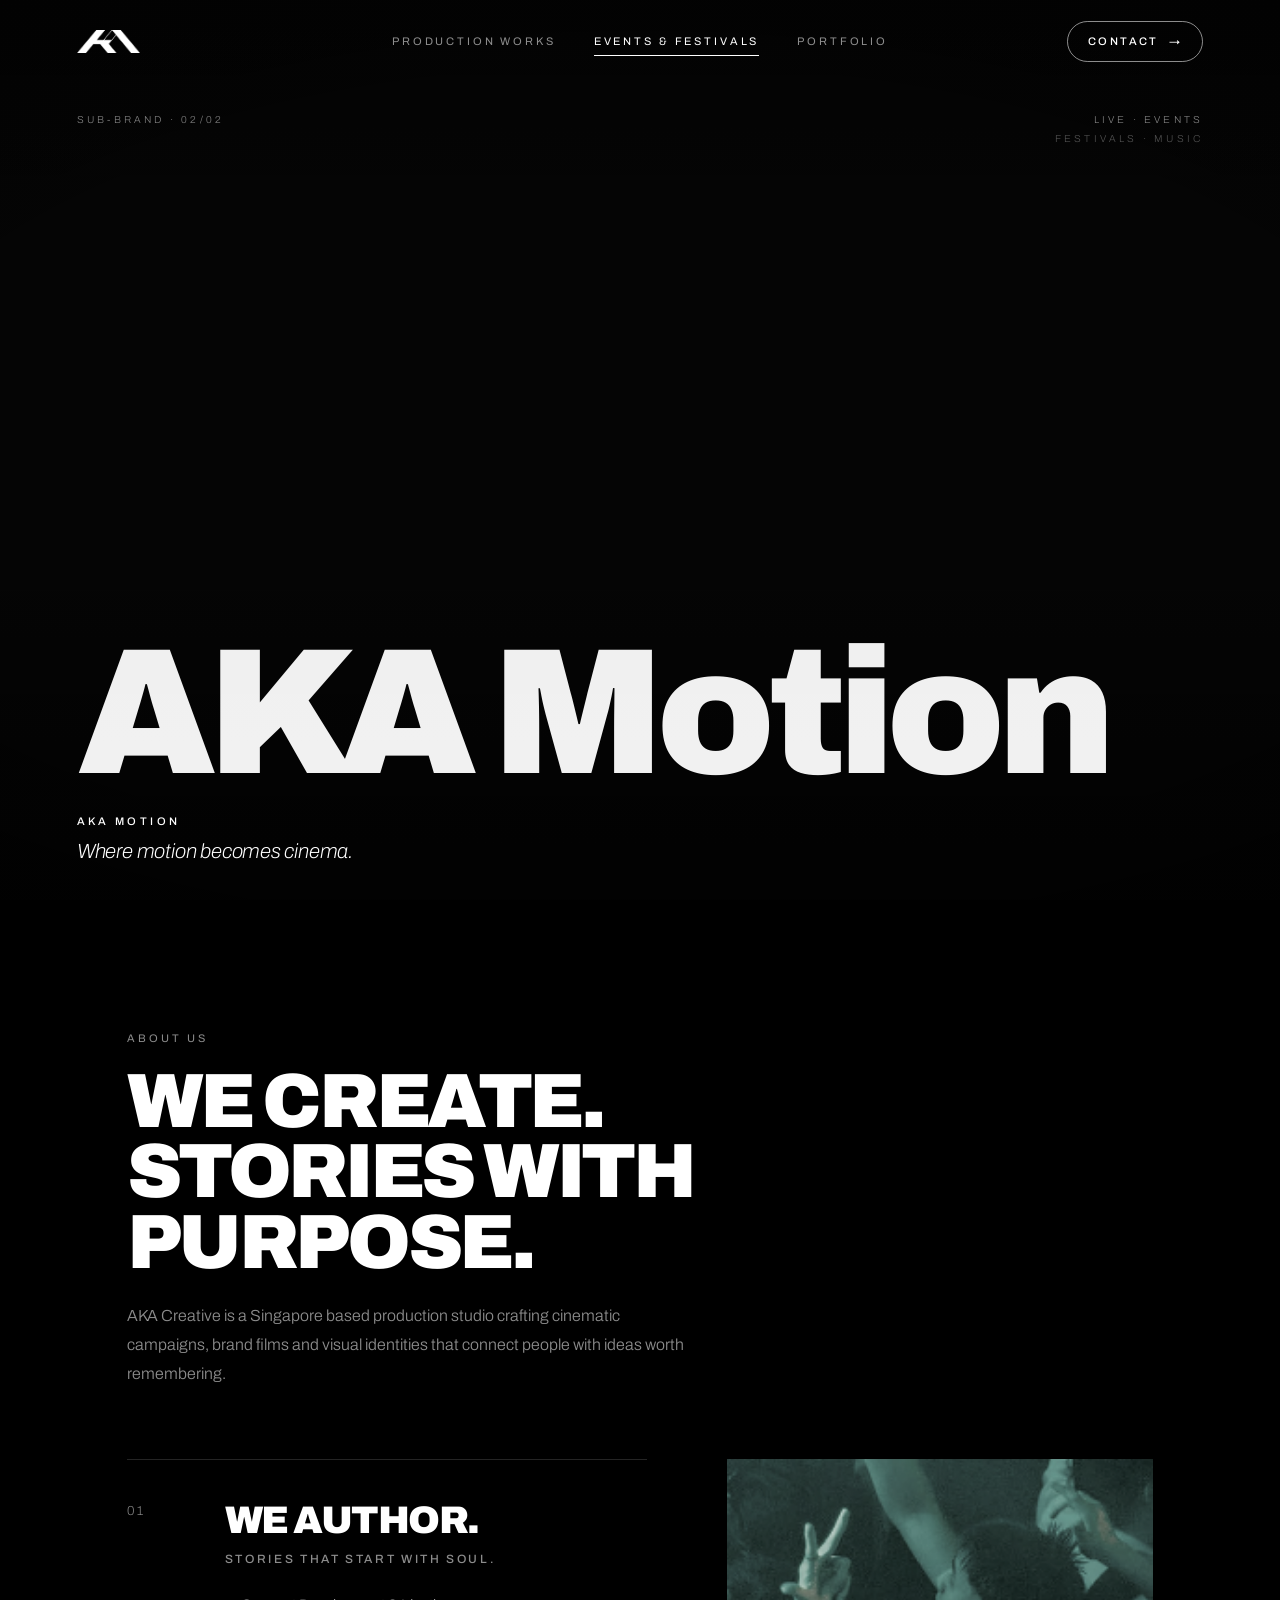
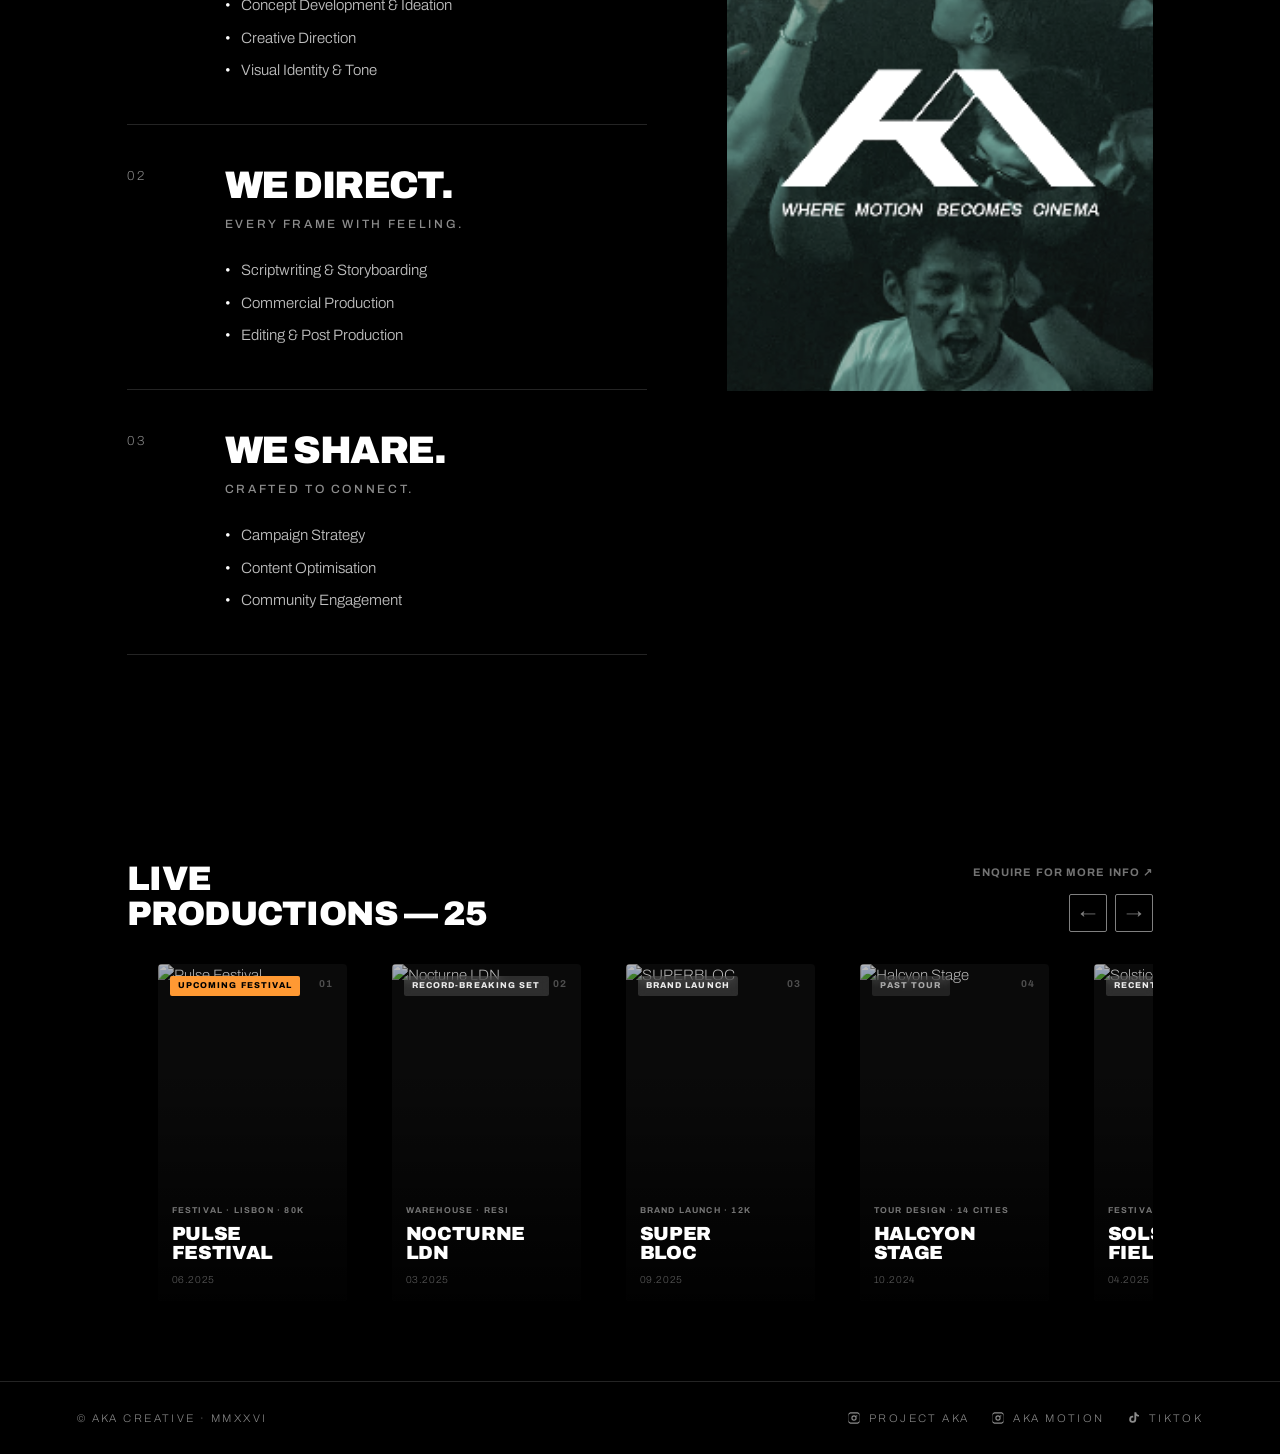
==== commit 337784c1: "revisions" ====
--- a/aka-motion.html
+++ b/aka-motion.html
@@ -157,7 +157,7 @@
       display: block;
       border-radius: 4px;
       overflow: hidden;
-      aspect-ratio: 3 / 4;
+      aspect-ratio: 9 / 16;
       background: #0a0a0a;
       text-decoration: none;
       color: inherit;
@@ -276,7 +276,8 @@
   <!-- ============ NAV ============ -->
   <header class="nav" id="nav">
     <a class="nav__logo" href="home.html">
-      AKA<span class="dot"></span>CREATIVE
+      <img src="assets/images/LogoW.png" alt="" width="20%" height="20%">
+      <!-- AKA<span class="dot"></span>CREATIVE -->
     </a>
     <nav class="nav__links">
       <a href="project-aka.html">Production Works</a>
@@ -394,7 +395,7 @@
           </div>
 
           <div class="about__image">
-            <img src="https://encrypted-tbn0.gstatic.com/images?q=tbn:ANd9GcR9e2MVotoMQ85dpNzVSDpomRLKrjHdhQvCOg&s"
+            <img src="assets/images/about.png"
               alt="Creative director writing ideas">
           </div>
 
@@ -541,12 +542,12 @@
         </svg>
         AKA&nbsp;Motion
       </a>
-      <a href="#" aria-label="Vimeo">
+      <a href="#" aria-label="TikTok">
         <svg viewBox="0 0 24 24" aria-hidden="true">
           <path
-            d="M22.4 7.1c-.1 2-1.5 4.8-4.2 8.3-2.8 3.7-5.2 5.5-7.1 5.5-1.2 0-2.2-1.1-3-3.3l-1.6-6c-.6-2.2-1.2-3.3-1.9-3.3-.2 0-.7.3-1.7 1L1.9 7.9c1.1-.9 2.1-1.9 3.2-2.8 1.4-1.2 2.5-1.8 3.2-1.9 1.7-.2 2.8 1 3.3 3.6.5 2.7.8 4.5.9 5.1.4 2 .9 3 1.4 3 .4 0 1-.6 1.7-1.9.8-1.3 1.2-2.3 1.3-2.9.2-1.5-.4-2.3-1.7-2.3-.6 0-1.3.1-1.9.4 1.3-4.3 3.8-6.4 7.5-6.3 2.7.1 4 1.9 3.8 5.2Z" />
+            d="M19.59 6.69a4.83 4.83 0 0 1-3.77-4.74h-3.13v12.28a2.87 2.87 0 1 1-2-2.73V8.32a6 6 0 1 0 5.13 5.91V8.01a7.94 7.94 0 0 0 4.77 1.6V6.69Z" />
         </svg>
-        Vimeo
+        TikTok
       </a>
     </div>
   </footer>
--- a/styles.css
+++ b/styles.css
@@ -676,7 +676,7 @@
     width:100%;
     aspect-ratio:4/5;
     object-fit:cover;
-    filter:grayscale(.25) contrast(1.05);
+    filter:grayscale(.7) contrast(1.05);
     transition:transform .8s ease;
 }
 
